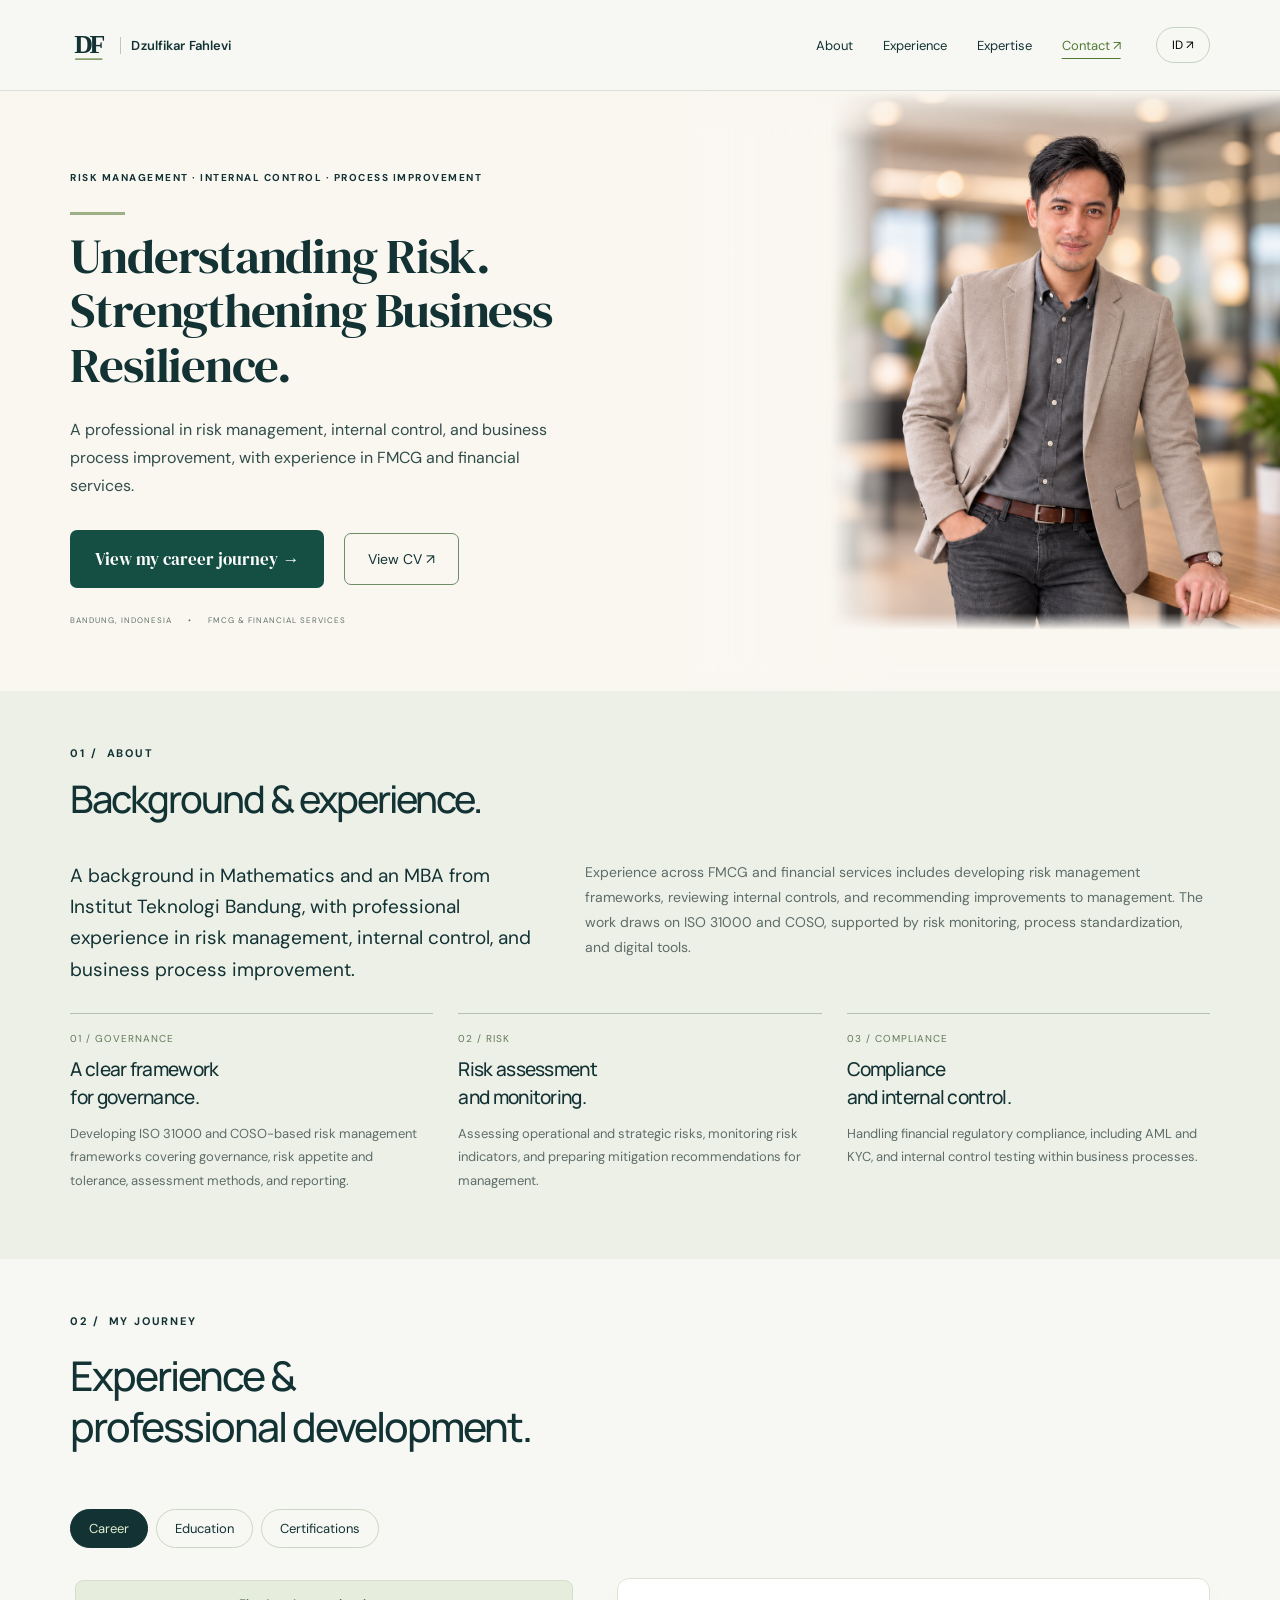
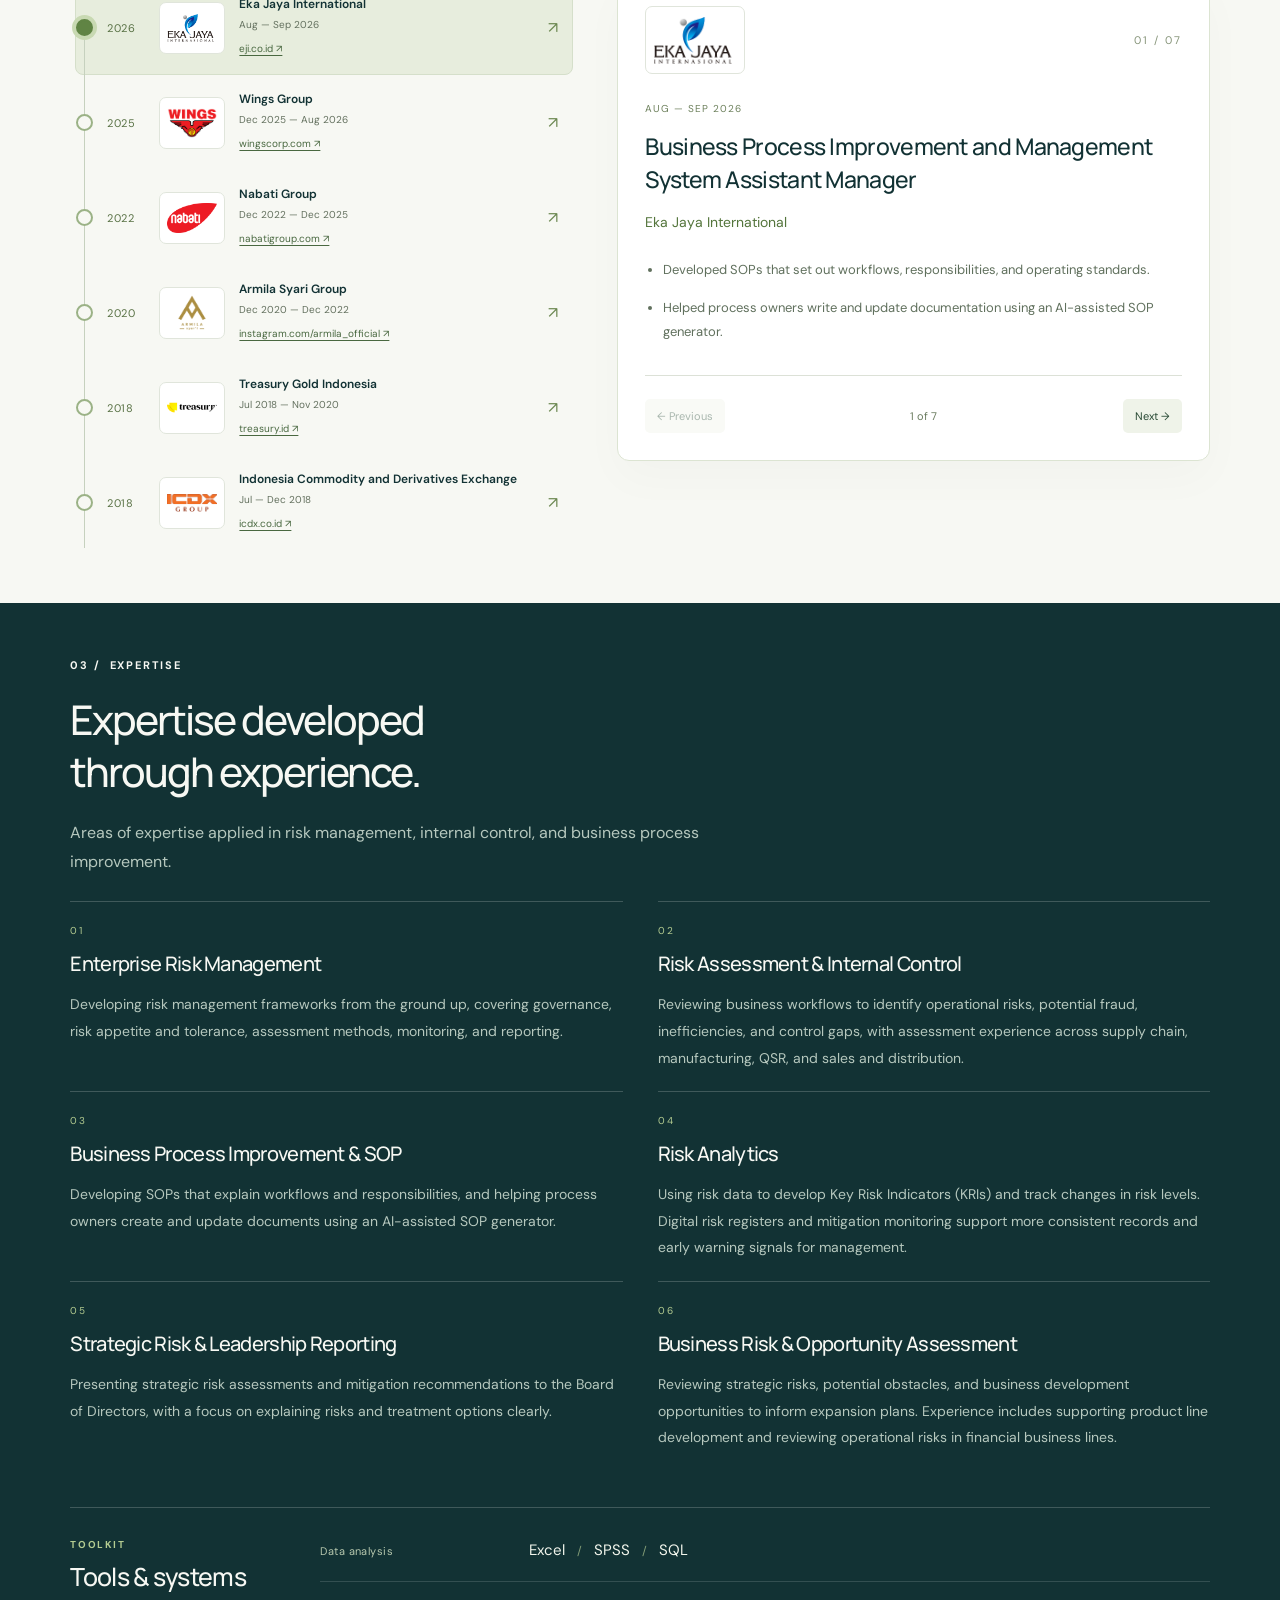
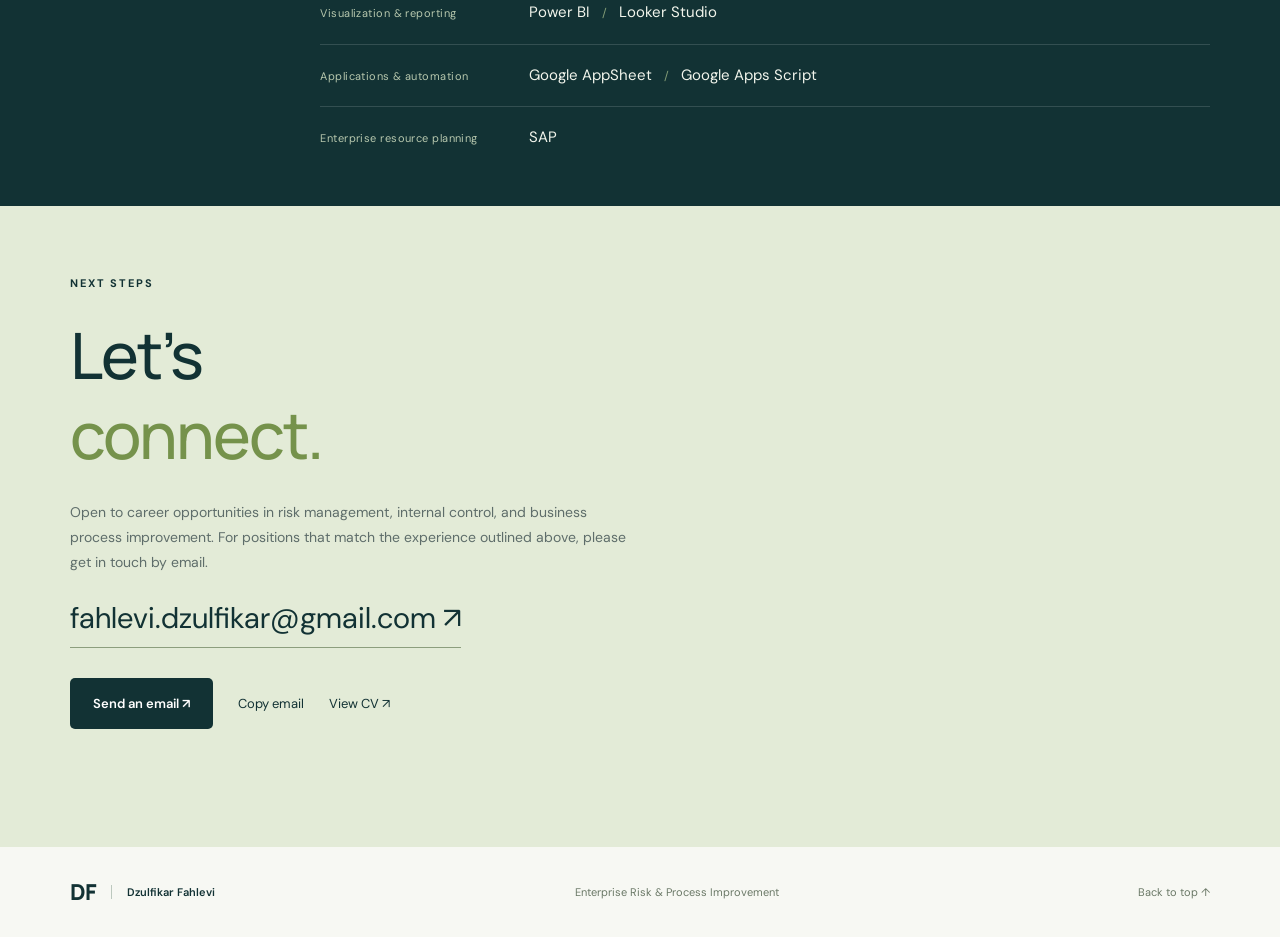
==== index.html @ 978b1e9b "Crop hero portrait near hand and simplify tools directory" ====
<!doctype html>
<html lang="en"><head><meta charset="utf-8"><meta name="viewport" content="width=device-width,initial-scale=1"><meta name="description" content="Meet Dzulfikar Fahlevi: risk management, internal control, and business process improvement experience across FMCG and financial services."><meta property="og:title" content="Dzulfikar Fahlevi | Enterprise Risk & Process Improvement"><meta property="og:description" content="Meet Dzulfikar Fahlevi: risk management, internal control, and process improvement experience across FMCG and financial services."><meta property="og:type" content="website"><meta property="og:url" content="https://avicennafahlevi.github.io/"><link rel="canonical" href="https://avicennafahlevi.github.io/"><meta property="og:image" content="https://avicennafahlevi.github.io/assets/dzulfikar-fahlevi.png"><link rel="icon" type="image/svg+xml" href="assets/df-favicon.svg?v=20261113b"><meta name="theme-color" content="#102e30"><title>Dzulfikar Fahlevi — Risk & Process Improvement</title><link rel="stylesheet" href="style.css?v=portrait-tools-20261113"><link rel="stylesheet" href="journey.css?v=portrait-tools-20261113"><link rel="stylesheet" href="compact.css?v=portrait-tools-20261113"><link rel="stylesheet" href="hero-soft.css?v=portrait-tools-20261113"><link rel="preload" as="image" href="assets/logos/eji.png"></head>
<body><a class="skip" href="#main">Skip to content</a><header><a class="brand" href="#" aria-label="Dzulfikar Fahlevi — home"><span class="brand-monogram" aria-hidden="true"><img src="assets/df-monogram.svg" alt="" width="40" height="40"></span><span class="brand-name">Dzulfikar Fahlevi</span></a><nav aria-label="Main navigation"><a href="#about" data-id="Profil" data-en="About">About</a><a href="#experience" data-id="Pengalaman" data-en="Experience">Experience</a><a href="#expertise" data-id="Keahlian" data-en="Expertise">Expertise</a><a href="#contact" data-id="Kontak ↗" data-en="Contact ↗">Contact ↗</a></nav><button id="language" aria-label="Ganti ke Bahasa Indonesia">ID ↗</button></header>
<main id="main"><section class="hero hero-soft"><div class="hero-copy"><div class="eyebrow">RISK MANAGEMENT · INTERNAL CONTROL · PROCESS IMPROVEMENT</div><h1 data-id="<span>Memahami Risiko.</span><span>Memperkuat Ketahanan Bisnis.</span>" data-en="<span>Understanding Risk.</span><span>Strengthening Business Resilience.</span>"><span>Understanding Risk.</span><span>Strengthening Business Resilience.</span></h1><p class="intro" data-id="Profesional di bidang manajemen risiko, kontrol internal, dan perbaikan proses bisnis, dengan pengalaman di industri FMCG dan jasa keuangan." data-en="A professional in risk management, internal control, and business process improvement, with experience in FMCG and financial services.">A professional in risk management, internal control, and business process improvement, with experience in FMCG and financial services.</p><div class="actions"><a class="button primary" href="#experience" data-id="Lihat perjalanan saya →" data-en="View my career journey →">View my career journey →</a><a class="download" data-document="cv" href="document.html?doc=cv" target="_blank" rel="noopener noreferrer" data-id="Lihat CV ↗" data-en="View CV ↗">View CV ↗</a></div><div class="location">BANDUNG, INDONESIA <span>•</span> FMCG & FINANCIAL SERVICES</div></div><div class="hero-visual"><img class="hero-office" src="assets/levi-office-v2.png" alt="Dzulfikar Fahlevi in an office" width="1086" height="1448" fetchpriority="high"></div></section>

<section id="about" class="section profile-compact"><div class="section-heading"><div><div class="eyebrow">01 / <span data-id="PROFIL" data-en="ABOUT">ABOUT</span></div><h2 data-id="Latar belakang & pengalaman." data-en="Background & experience.">Background & experience.</h2></div></div><div class="profile-summary"><p class="large" data-id="Latar belakang pendidikan Matematika dan MBA dari Institut Teknologi Bandung, dengan pengalaman profesional di bidang manajemen risiko, pengendalian internal, dan perbaikan proses bisnis." data-en="A background in Mathematics and an MBA from Institut Teknologi Bandung, with professional experience in risk management, internal control, and business process improvement.">A background in Mathematics and an MBA from Institut Teknologi Bandung, with professional experience in risk management, internal control, and business process improvement.</p><p data-id="Pengalaman di industri FMCG dan jasa keuangan mencakup pengembangan kerangka manajemen risiko, evaluasi pengendalian internal, serta rekomendasi perbaikan kepada manajemen. Pendekatan kerja mengacu pada ISO 31000 dan COSO, didukung pemantauan risiko, standardisasi proses, dan pemanfaatan sistem digital." data-en="Experience across FMCG and financial services includes developing risk management frameworks, reviewing internal controls, and recommending improvements to management. The work draws on ISO 31000 and COSO, supported by risk monitoring, process standardization, and digital tools.">Experience across FMCG and financial services includes developing risk management frameworks, reviewing internal controls, and recommending improvements to management. The work draws on ISO 31000 and COSO, supported by risk monitoring, process standardization, and digital tools.</p></div><div class="contributions"><article><span class="number">01 / GOVERNANCE</span><h3 data-id="Kerangka tata kelola<br>yang jelas." data-en="A clear framework<br>for governance.">A clear framework<br>for governance.</h3><p data-id="Menyusun kerangka pengelolaan risiko berbasis ISO 31000 dan COSO, mencakup tata kelola, risk appetite dan tolerance, metode asesmen, serta mekanisme pelaporan." data-en="Developing ISO 31000 and COSO-based risk management frameworks covering governance, risk appetite and tolerance, assessment methods, and reporting.">Developing ISO 31000 and COSO-based risk management frameworks covering governance, risk appetite and tolerance, assessment methods, and reporting.</p></article><article><span class="number">02 / RISK</span><h3 data-id="Asesmen dan<br>pemantauan risiko." data-en="Risk assessment<br>and monitoring.">Risk assessment<br>and monitoring.</h3><p data-id="Melakukan asesmen risiko operasional dan strategis, memantau indikator risiko, serta menyusun rekomendasi mitigasi untuk manajemen." data-en="Assessing operational and strategic risks, monitoring risk indicators, and preparing mitigation recommendations for management.">Assessing operational and strategic risks, monitoring risk indicators, and preparing mitigation recommendations for management.</p></article><article><span class="number">03 / COMPLIANCE</span><h3 data-id="Kepatuhan dan<br>pengendalian internal." data-en="Compliance<br>and internal control.">Compliance<br>and internal control.</h3><p data-id="Menangani kepatuhan terhadap regulasi keuangan, termasuk AML dan KYC, serta pengujian pengendalian internal (internal control testing) dalam proses bisnis." data-en="Handling financial regulatory compliance, including AML and KYC, and internal control testing within business processes.">Handling financial regulatory compliance, including AML and KYC, and internal control testing within business processes.</p></article></div></section>

<section id="experience" class="section experience"><div class="section-heading"><div><div class="eyebrow">02 / <span data-id="PERJALANAN SAYA" data-en="MY JOURNEY">MY JOURNEY</span></div><h2 data-id="Pengalaman &<br>pengembangan profesional." data-en="Experience &<br>professional development.">Experience &<br>professional development.</h2></div></div><div id="roles"></div></section>
<section id="expertise" class="section expertise"><div><div class="eyebrow">03 / <span data-id="KEAHLIAN" data-en="EXPERTISE">EXPERTISE</span></div><h2 data-id="Keahlian yang dibangun<br>lewat pengalaman." data-en="Expertise developed<br>through experience.">Expertise developed<br>through experience.</h2><p data-id="Area keahlian yang diterapkan dalam pengelolaan risiko, pengendalian internal, dan perbaikan proses bisnis." data-en="Areas of expertise applied in risk management, internal control, and business process improvement.">Areas of expertise applied in risk management, internal control, and business process improvement.</p></div><div id="skills"></div></section>

<section id="contact" class="contact"><div class="eyebrow" data-id="LANGKAH SELANJUTNYA" data-en="NEXT STEPS">NEXT STEPS</div><h2 data-id="Mari<br><em>berkenalan.</em>" data-en="Let’s<br><em>connect.</em>">Let’s<br><em>connect.</em></h2><p data-id="Terbuka untuk peluang karier di bidang risk management, internal control, dan business process improvement. Jika ada posisi yang sesuai dengan pengalaman di atas, mari terhubung melalui email." data-en="Open to career opportunities in risk management, internal control, and business process improvement. For positions that match the experience outlined above, please get in touch by email.">Open to career opportunities in risk management, internal control, and business process improvement. For positions that match the experience outlined above, please get in touch by email.</p><a class="email" href="mailto:fahlevi.dzulfikar@gmail.com">fahlevi.dzulfikar@gmail.com ↗</a><div class="actions"><a class="button light" href="mailto:fahlevi.dzulfikar@gmail.com" data-id="Kirim email ↗" data-en="Send an email ↗">Send an email ↗</a><button class="copy" id="copy" data-id="Salin email" data-en="Copy email">Copy email</button><a class="copy" data-document="cv" href="document.html?doc=cv" target="_blank" rel="noopener noreferrer" data-id="Lihat CV ↗" data-en="View CV ↗">View CV ↗</a></div><p id="status" role="status"></p></section></main><footer><a class="brand" href="#">DF<span>Dzulfikar Fahlevi</span></a><span>Enterprise Risk & Process Improvement</span><a href="#" data-id="Kembali ke atas ↑" data-en="Back to top ↑">Back to top ↑</a></footer><script src="app.js?v=portrait-tools-20261113"></script><script src="journey.js?v=portrait-tools-20261113"></script></body></html>
---- style.css ----
@import url('https://fonts.googleapis.com/css2?family=DM+Sans:wght@400;500;600;700&family=Manrope:wght@400;500;600;700;800&display=swap');
:root{--ink:#123234;--muted:#5e6d6a;--paper:#f7f8f3;--line:#dce1d7;--lime:#d5e9a2}*{box-sizing:border-box}html{scroll-behavior:smooth;scroll-padding-top:95px}body{margin:0;background:var(--paper);color:var(--ink);font:16px 'DM Sans',sans-serif}a{color:inherit;text-decoration:none}button{font:inherit;cursor:pointer}a,button,summary{-webkit-tap-highlight-color:transparent}a:focus-visible,button:focus-visible,summary:focus-visible{outline:3px solid #639355;outline-offset:6px}.skip{position:fixed;top:-100px;background:white;padding:15px;z-index:5}.skip:focus{top:0}header{padding:25px 5.5%;display:flex;align-items:center;gap:35px;border-bottom:1px solid var(--line);background:var(--paper);position:sticky;top:0;z-index:3}.brand{font:800 27px Manrope,sans-serif;display:flex;align-items:center;gap:15px;letter-spacing:-1px}.brand span{font:600 13px 'DM Sans',sans-serif;letter-spacing:0;border-left:1px solid #bcc8be;padding-left:15px}nav{margin-left:auto;display:flex;gap:30px;font-size:13px}nav a:hover{color:#68873c}#language{border:1px solid #c6d0c3;background:transparent;border-radius:30px;padding:9px 15px;font-size:12px}.hero{display:grid;grid-template-columns:1.2fr 1fr;gap:6%;padding:75px 5.5% 65px;align-items:center}.eyebrow{font-size:11px;letter-spacing:1.8px;font-weight:700;display:flex;align-items:center;gap:9px}.dot{width:7px;height:7px;border-radius:50%;background:#739f48}h1,h2,h3{font-family:Manrope,sans-serif;letter-spacing:-2px}h1{font-size:clamp(42px,5.2vw,79px);font-weight:500;line-height:1.12;margin:28px 0}em{font-style:normal;color:#75924b}.intro{font-size:17px;line-height:1.8;max-width:510px;color:var(--muted)}.actions{display:flex;gap:25px;align-items:center;flex-wrap:wrap;margin-top:30px}.button{display:inline-block;padding:17px 23px;border-radius:5px;font-size:13px;font-weight:600}.primary{background:var(--ink);color:white}.primary:hover{background:#28534a}.download{font-size:13px;border-bottom:1px solid #7a8d77;padding:8px 0}.location{font-size:9px;letter-spacing:1.2px;margin-top:45px;color:#687567}.location span{margin:0 13px}.hero-art{height:490px;background:#173c3b;position:relative;overflow:hidden;border-radius:3px;color:#d5e6c8;background-image:radial-gradient(#71938130 1px,transparent 1px);background-size:19px 19px}.art-top{position:absolute;top:26px;left:25px;right:25px;font-size:9px;letter-spacing:1px;display:flex;justify-content:space-between}.orbit{position:absolute;left:50%;top:47%;width:290px;height:290px;border:1px solid #9cbe8950;border-radius:50%;transform:translate(-50%,-50%)}.two{width:350px;height:210px;transform:translate(-50%,-50%) rotate(55deg)}.three{width:350px;height:210px;transform:translate(-50%,-50%) rotate(-55deg)}.core{position:absolute;top:37%;left:0;right:0;text-align:center;font:500 75px Manrope;letter-spacing:-6px}.core span{display:block;font:8px 'DM Sans';letter-spacing:2px;margin-top:5px}.art-label{position:absolute;background:#254a43;border:1px solid #809c6655;padding:12px;font-size:9px;color:#a4ba93;letter-spacing:1px}.art-label b{color:#e2ebcd;margin-left:12px;font-weight:500}.label-a{top:20%;left:12%}.label-b{top:51%;right:5%}.label-c{bottom:21%;left:9%}.art-bottom{position:absolute;bottom:25px;left:25px;right:25px;font-size:9px;line-height:1.8;letter-spacing:1px}.art-bottom span{float:right;font-size:35px}.credential-strip{padding:25px 5.5%;display:flex;justify-content:space-between;border-block:1px solid var(--line);font-size:12px;color:var(--muted);letter-spacing:1px}.section{padding:85px 5.5%;scroll-margin-top:10px}h2{font-size:clamp(30px,3.2vw,46px);line-height:1.25;font-weight:500;margin:22px 0}p{line-height:1.8;color:var(--muted)}.about{display:grid;grid-template-columns:1fr 1fr;gap:8%}.large{font-size:22px;line-height:1.6;color:var(--ink);margin-top:0}.focus{background:#edf0e7}.section-heading{display:flex;justify-content:space-between;align-items:end;gap:35px;margin-bottom:35px}.section-heading p{max-width:290px;font-size:14px}.contributions{display:grid;grid-template-columns:repeat(3,1fr);gap:35px}.contributions article{border-top:1px solid #b5c2ae;padding-top:25px;display:flex;flex-direction:column}.number{font-size:10px;letter-spacing:1px;color:#637a58}h3{font-size:23px;letter-spacing:-.7px;line-height:1.5;font-weight:500}.contributions p{font-size:14px;margin-top:0}.contributions small{font-size:9px;letter-spacing:1.4px;margin-top:auto;padding-top:20px}.role{border-top:1px solid var(--line)}.role:last-child{border-bottom:1px solid var(--line)}summary{cursor:pointer;list-style:none;display:grid;grid-template-columns:170px 1fr 30px;gap:25px;padding:28px 0;align-items:start}summary::-webkit-details-marker{display:none}summary time{font-size:12px;color:#71806c;padding-top:6px}.role h3{margin:0;font-size:20px}.company{display:block;color:#62765a;font-size:13px;margin-top:7px}.plus{font-size:25px;font-weight:400}.role[open] .plus{transform:rotate(45deg)}.role ul{margin:0 40px 30px 195px;padding-left:17px;color:var(--muted);font-size:14px;line-height:1.9}.role li{padding-bottom:8px}.expertise{background:var(--ink);color:var(--paper);display:grid;grid-template-columns:1fr 1fr;gap:8%}.expertise p{color:#b6c8be}.skill{padding:19px 0;border-bottom:1px solid #ffffff22;display:flex;align-items:center;justify-content:space-between;gap:20px;font-size:14px}.skill span{color:#c5dda3;font-size:10px;letter-spacing:.6px;white-space:nowrap}.education{display:grid;grid-template-columns:1fr 1fr;gap:8%}.degree{margin-top:35px}.degree span,.cert small{font-size:11px;color:#6b7d60}.degree h3{font-size:20px;margin:8px 0}.degree p{font-size:13px;margin:0}.cert{padding:22px 0;border-bottom:1px solid var(--line)}.cert h3{font-size:16px;letter-spacing:-.3px;margin:7px 0}.cert p{font-size:12px;margin:0}.note{font-size:11px}.languages{font-size:12px;margin-top:30px}.languages b{font-weight:400;color:#809369;margin-left:6px}.languages span{margin:0 12px}.contact{background:#e3ebd7;padding:70px 5.5%}.contact h2{font-size:clamp(40px,5vw,72px);margin:25px 0}.contact p{max-width:560px;font-size:14px}.email{display:inline-block;font-size:clamp(17px,2.3vw,30px);border-bottom:1px solid #8c9e7d;padding:10px 0;word-break:break-word}.light{background:var(--ink);color:white}.copy{background:none;border:0;font-size:13px;color:var(--ink);padding:8px 0}#status{min-height:20px}footer{padding:30px 5.5%;display:flex;align-items:center;justify-content:space-between;gap:20px}footer>span,footer>a:last-child{font-size:11px;color:#6a7866}footer .brand{font-size:22px}footer .brand span{font-size:11px}@media(min-width:1500px){body{max-width:1600px;margin:auto}}@media(max-width:850px){header{gap:15px;padding:18px 5%}.brand span{display:none}nav{gap:15px;font-size:11px}.hero{gap:25px;padding-top:45px}.hero-art{height:410px}.orbit{width:220px;height:220px}.two,.three{width:270px;height:170px}.core{font-size:60px}.art-label{font-size:8px;padding:9px}.label-b{right:3%}.contributions{gap:20px}summary{grid-template-columns:135px 1fr 20px}.role ul{margin-left:160px}}@media(max-width:620px){nav a:first-child,nav a:nth-child(3){display:none}header .brand{font-size:25px}.hero{grid-template-columns:1fr;padding:40px 6%}.hero h1{font-size:48px}.hero-art{height:360px;margin-top:10px}.intro{font-size:16px}.location{font-size:8px;letter-spacing:.6px}.credential-strip{display:grid;grid-template-columns:1fr 1fr;gap:20px;font-size:10px}.section{padding:55px 6%}.about,.expertise,.education{grid-template-columns:1fr;gap:25px}.large{font-size:20px}.section-heading{display:block;margin-bottom:25px}.contributions{grid-template-columns:1fr;gap:35px}.contributions h3{margin:15px 0}.contributions small{padding-top:5px}summary{grid-template-columns:1fr 20px;gap:8px;padding:24px 0}summary time{grid-column:1/-1}.role h3{font-size:18px}.role ul{margin:0 20px 25px 0}.education>div:last-child{margin-top:25px}.contact{padding:55px 6%}.contact h2{font-size:45px}footer{flex-wrap:wrap}footer>span{display:none}}@media(prefers-reduced-motion:reduce){html{scroll-behavior:auto}}
---- journey.css ----
.reading-progress{position:fixed;left:0;top:0;height:3px;background:#8fae57;z-index:10;width:0}nav a[aria-current]{color:#527a35;text-decoration:underline;text-underline-offset:8px}.journey-controls{margin-bottom:30px}.journey-controls>p{font-size:12px;margin-bottom:0}.journey-tabs{display:flex;gap:8px;flex-wrap:wrap}.journey-tabs button{border:1px solid #cbd5c5;border-radius:30px;background:transparent;color:var(--ink);padding:12px 22px;font-size:13px;transition:background .2s}.journey-tabs button[aria-pressed=true]{background:var(--ink);border-color:var(--ink);color:#e1edcd}.journey-layout{display:grid;grid-template-columns:1fr 1.15fr;gap:55px;align-items:start}.milestone-rail{position:relative;max-height:680px;overflow:auto;padding:2px 12px 2px 5px;scrollbar-width:thin}.milestone-rail:before{content:'';position:absolute;left:13px;top:20px;bottom:30px;width:1px;background:#c6d1be}.milestone{position:relative;display:flex;align-items:center;gap:14px;width:100%;background:transparent;text-align:left;border:1px solid transparent;border-radius:8px;padding:19px 14px 19px 0;color:var(--ink);min-height:115px;transition:background .2s}.milestone:hover{background:#eaf0df}.milestone.selected{background:#e7eddd;border-color:#d5dfca}.rail-dot{position:relative;flex:0 0 17px;width:17px;height:17px;background:var(--paper);border:2px solid #9bb286;border-radius:50%;z-index:1}.selected .rail-dot{background:#608444;box-shadow:0 0 0 4px #c8d9b2;border-color:#608444}.rail-year{font-size:11px;letter-spacing:.5px;color:#597245}.company-mark{width:62px;height:58px;border-radius:7px;background:white;display:inline-flex;align-items:center;justify-content:center;flex-shrink:0;color:var(--mark);font:800 17px Manrope,sans-serif;border:1px solid #e0e5db;padding:8px;letter-spacing:-.6px;overflow:hidden}.company-mark img{width:100%;height:100%;object-fit:contain}.milestone-text{display:flex;flex-direction:column;gap:5px}.milestone-text b{font-size:12px;font-weight:600;line-height:1.5}.milestone-text small{font-size:10px;color:#63705e}.milestone-text>span{font-size:9px;letter-spacing:1px;text-transform:uppercase;color:#758b65}.rail-arrow{margin-left:auto;color:#6b8750}.journey-detail{background:white;border:1px solid #dce4d2;border-radius:12px;padding:35px;position:sticky;top:115px;min-height:430px;box-shadow:0 18px 45px #173c3b06;animation:detail-in .25s ease}.detail-top{display:flex;justify-content:space-between;align-items:center}.detail-top .company-mark{width:90px;height:70px}.detail-count{font-size:11px;letter-spacing:2px;color:#87957a}.detail-category{font-size:10px;letter-spacing:1px;text-transform:uppercase;color:#6d805c;margin-top:28px}.journey-detail h3{font-size:27px;line-height:1.4;margin:15px 0}.detail-org{font-size:14px;margin:0 0 23px;color:#54753c}.journey-detail ul{font-size:14px;color:#60705d;line-height:1.9;padding-left:18px}.journey-detail li{margin-bottom:13px}.org-source{font-size:11px;color:#5d7b48;border-bottom:1px solid #cad6bd}.journey-pager{border-top:1px solid var(--line);padding-top:23px;margin-top:30px;display:flex;justify-content:space-between;align-items:center;gap:10px;font-size:11px;color:#6b7c60}.journey-pager button{border:0;background:#eff3e9;border-radius:5px;color:#294a35;padding:10px 12px;font-size:11px}.journey-pager button:disabled{opacity:.4;cursor:default}.education-milestone{position:relative;border-left:1px solid #bbcba9;padding:0 0 30px 25px;margin-top:0}.education-milestone:before{position:absolute;content:'';width:11px;height:11px;background:#719353;border:4px solid var(--paper);box-sizing:content-box;left:-10px;top:20px;border-radius:50%}.education-milestone .company-mark{float:right;margin-left:12px}.education h2{margin-bottom:35px}.education-milestone>span:not(.company-mark){display:block;padding-top:8px}.profile-frame{position:relative;background:linear-gradient(135deg,#244946,#112f31);height:490px;border-radius:150px 150px 8px 8px;padding:35px;display:flex;flex-direction:column;justify-content:space-between;overflow:hidden}.profile-frame:before{content:'';position:absolute;width:370px;height:370px;left:50%;top:46%;transform:translate(-50%,-50%);border:1px solid #93b47550;border-radius:50%}.profile-frame:after{content:'';position:absolute;width:290px;height:290px;left:50%;top:46%;transform:translate(-50%,-50%);border:1px solid #93b47530;border-radius:50%}.profile-monogram{position:relative;z-index:1;display:flex;flex-direction:column;align-items:center;justify-content:center;flex:1;color:#d5e9a2;font:500 110px Manrope;letter-spacing:-8px}.profile-monogram small{font:10px 'DM Sans';letter-spacing:2px;margin-top:10px;color:#a9c39f}.profile-caption{position:relative;z-index:1;padding-top:18px;border-top:1px solid #a8c38e44;color:#d7e5cb;display:flex;justify-content:space-between;gap:20px;font-size:11px;line-height:1.8}.profile-caption b{font-size:17px;font-weight:500}.profile-caption>span:last-child{color:#b0c69b;font-size:25px;align-self:center}.profile-top{text-align:center;color:#afc19c;font-size:9px;letter-spacing:2px;margin-top:10px}.photo-note{font-size:10px;color:#687b5b;margin:12px 0 0;text-align:right}@keyframes detail-in{from{opacity:.4;transform:translateY(5px)}to{opacity:1;transform:none}}@media(max-width:1000px){.journey-layout{gap:25px;grid-template-columns:1fr 1.1fr}.milestone{gap:8px}.company-mark{width:48px;height:48px}.journey-detail{padding:25px}.rail-year{font-size:10px}.profile-frame{height:410px}}@media(max-width:700px){.journey-layout{grid-template-columns:1fr;gap:22px}.milestone-rail{display:flex;overflow-x:auto;overflow-y:hidden;max-height:none;gap:10px;padding:6px 0 17px;scroll-snap-type:x proximity}.milestone-rail:before{top:auto;bottom:7px;left:0;right:0;width:auto;height:1px}.milestone{width:220px;flex-shrink:0;flex-wrap:wrap;gap:9px;padding:14px;min-height:143px;align-content:start;scroll-snap-align:start;border-color:var(--line)}.rail-dot{display:none}.rail-year{order:0;width:100%;font-size:11px}.milestone .company-mark{width:38px;height:38px}.milestone-text{width:calc(100% - 50px)}.milestone-text b{font-size:11px}.rail-arrow{display:none}.journey-detail{position:static;min-height:0;padding:25px}.journey-detail h3{font-size:23px}.journey-tabs{gap:6px}.journey-tabs button{padding:10px 14px;font-size:12px}.journey-pager button span{display:none}.profile-frame{height:360px;width:100%;border-radius:110px 110px 8px 8px}.profile-monogram{font-size:95px}.photo-note{text-align:center}.hero>div:last-child{min-width:0}}@media(prefers-reduced-motion:reduce){.journey-detail{animation:none}.milestone,.journey-tabs button{transition:none}}
.profile-frame{padding:0;border-radius:120px 120px 8px 8px;background:#173c3b}.profile-frame:before,.profile-frame:after,.profile-top{display:none}.profile-photo{width:100%;height:100%;object-fit:cover;object-position:50% 30%;display:block}.profile-caption{position:absolute;bottom:0;left:0;right:0;padding:50px 25px 22px;background:linear-gradient(transparent,#102c2ef2);border:0;color:white}.profile-caption>span:last-child{color:#d5e9a2}.company-mark:has(img[src*="treasury"]){background:#153d3d}.company-mark img[src*="itb"]{object-fit:cover;object-position:left}.profile-frame .profile-photo{position:absolute;inset:0}@media(max-width:700px){.profile-frame{height:440px;border-radius:90px 90px 8px 8px}.profile-photo{object-position:50% 25%}}
.profile-frame{padding:0;border-radius:120px 120px 8px 8px;background:#173c3b}.profile-frame:before,.profile-frame:after,.profile-top{display:none}.profile-frame .profile-photo{position:absolute;inset:0;width:100%;height:100%;object-fit:cover;object-position:50% 30%;display:block}.profile-caption{position:absolute;bottom:0;left:0;right:0;padding:50px 25px 22px;background:linear-gradient(transparent,#102c2ef2);border:0;color:white}.profile-caption>span:last-child{color:#d5e9a2}.company-mark:has(img[src*="treasury"]){background:#153d3d}.company-mark img[src*="itb"]{object-fit:cover;object-position:left}@media(max-width:700px){.profile-frame{height:440px;border-radius:90px 90px 8px 8px}.profile-frame .profile-photo{object-position:50% 25%}}

.company-mark:has(img[src*="treasury"]){background:white}.company-mark:has(img[src*="treasury"]){width:85px}.detail-top .company-mark:has(img[src*="treasury"]){width:125px}
.company-mark img[src*="armila"]{transform:scale(1.65)}

.hero .eyebrow{line-height:1.8;max-width:550px;font-size:10px;letter-spacing:1.2px}.education-thesis-link{display:block;max-width:440px;margin-top:12px;color:#55743e;font-size:12px;line-height:1.8;text-decoration:underline;text-underline-offset:3px}

.expertise{display:block}.expertise>div:first-child{max-width:680px;margin-bottom:35px}.capability-grid{display:grid;grid-template-columns:repeat(2,minmax(0,1fr));gap:0 35px}.capability{border-top:1px solid #ffffff30;padding:26px 0 28px;display:flex;flex-direction:column;align-items:start}.capability-number{color:#b4cc91;font-size:10px;letter-spacing:2px}.capability h3{font-size:22px;line-height:1.4;margin:13px 0}.capability p{font-size:14px;line-height:1.9;margin:0 0 20px}.capability-evidence{display:flex;flex-wrap:wrap;gap:8px 18px;margin-top:auto}.capability-evidence a{font-size:11px;color:#d3e6b2;border-bottom:1px solid #a9c78266;padding-bottom:4px}.capability-evidence a:hover{color:white}.tools-used{border-top:1px solid #ffffff30;padding-top:26px;margin-top:10px}.tools-used>h3{font-size:19px;margin:0 0 22px}.tool-groups{display:grid;grid-template-columns:repeat(4,minmax(0,1fr));gap:25px}.tool-groups span{font-size:10px;text-transform:uppercase;letter-spacing:1px;color:#afc991}.tool-groups p{font-size:13px;margin:9px 0 0}.certificate-link{display:inline-block;color:#4b6f39;font-size:12px;text-decoration:underline;text-underline-offset:4px;margin:12px 0 2px;line-height:1.7}.certificate-type{font-size:11px!important;margin-top:7px!important}.journey-detail>.certificate-link{margin-bottom:12px}@media(max-width:620px){.capability-grid{grid-template-columns:1fr}.tool-groups{grid-template-columns:1fr 1fr;gap:22px 16px}.capability h3{font-size:20px}}
@media(max-width:700px){.certificate-link,.capability-evidence a{display:inline-flex;align-items:center;min-height:44px;padding:8px 0;line-height:1.6}.capability-evidence{gap:6px 20px}.certificate-link{margin-top:8px;margin-bottom:2px}}
/* Proportional portrait and complete navigation on narrow screens. */
.hero{grid-template-columns:minmax(0,1.25fr) minmax(0,.8fr)}.profile-frame{width:100%;max-width:360px;height:420px;margin-inline:auto;border-radius:95px 95px 8px 8px}.profile-frame .profile-photo{object-position:50% 24%}.profile-caption{padding:45px 22px 18px}.profile-caption b{font-size:16px}@media(max-width:850px){.profile-frame{max-width:300px;height:370px;border-radius:75px 75px 8px 8px}}@media(max-width:620px){.hero{grid-template-columns:1fr}.profile-frame{max-width:290px;height:330px}.profile-frame .profile-photo{object-position:50% 22%}header{flex-wrap:wrap;padding:10px 5%;gap:3px 12px}header #language{margin-left:auto}header nav{order:3;width:100%;margin:3px 0 0;justify-content:space-between;gap:8px}header nav a:nth-child(n){display:inline-flex;align-items:center;min-height:36px;font-size:12px}html{scroll-padding-top:125px}.section{scroll-margin-top:0}}
---- compact.css ----
/* Compact profile, journey and portrait. */
.hero{grid-template-columns:minmax(0,1.6fr) minmax(0,.65fr);padding-top:45px;padding-bottom:40px;gap:5%}.hero h1{font-size:clamp(38px,4.3vw,64px);margin:20px 0;line-height:1.12}.intro{font-size:16px}.location{margin-top:25px}.profile-frame{max-width:250px;height:290px;border-radius:58px 58px 8px 8px}.profile-frame .profile-photo{object-position:50% 21%}.profile-caption{padding:30px 15px 13px;font-size:9px}.profile-caption b{font-size:14px}.profile-caption>span:last-child{display:none}.section{padding-top:55px;padding-bottom:55px}.profile-compact{background:#edf0e7}.profile-compact .section-heading{margin-bottom:22px}.profile-compact h2{font-size:clamp(28px,3vw,38px);margin:15px 0}.profile-summary{display:grid;grid-template-columns:1fr 1.3fr;gap:35px;margin-bottom:28px}.profile-summary p{font-size:14px;margin:0}.profile-summary .large{font-size:19px;line-height:1.65}.profile-compact .contributions{gap:25px}.profile-compact .contributions article{padding-top:18px}.profile-compact .contributions h3{font-size:19px;margin:10px 0;line-height:1.5}.profile-compact .contributions p{font-size:13px;margin-bottom:12px}.profile-compact .contributions small{padding-top:4px}.journey-layout{gap:32px}.journey-detail{min-height:0;padding:27px;top:110px}.milestone{min-height:94px;padding-top:14px;padding-bottom:14px}.milestone-rail{max-height:570px}.company-mark{width:66px;height:52px;min-width:66px;padding:7px;overflow:hidden}.company-mark img{display:block!important;visibility:visible!important;opacity:1!important;width:100%;height:100%;object-fit:contain;flex-shrink:0}.detail-top .company-mark{width:100px;height:68px}.capability{padding-top:22px;padding-bottom:20px}.capability p{margin-bottom:0}.capability h3{font-size:20px}.expertise>div:first-child{margin-bottom:25px}.journey-detail h3{font-size:23px}.journey-detail ul{font-size:13px}.journey-tabs button{padding:10px 18px}@media(max-width:700px){.profile-summary{grid-template-columns:1fr;gap:14px}.hero{gap:24px}.company-mark{min-width:0}.milestone{min-height:137px}.journey-detail{padding:23px}.journey-layout{gap:20px}.profile-compact .contributions{gap:22px}.profile-compact .contributions h3{font-size:18px}.journey-tabs button{padding:10px 13px}.section{padding-top:38px;padding-bottom:38px}}@media(max-width:620px){.hero{grid-template-columns:1fr;padding-top:30px;padding-bottom:30px}.hero h1{font-size:40px}.profile-frame{max-width:210px;height:240px;border-radius:45px 45px 8px 8px}.profile-caption{padding:25px 13px 10px;font-size:8px}.profile-caption b{font-size:13px}.profile-compact .contributions{grid-template-columns:1fr}.hero .actions{margin-top:20px}.hero .location{margin-top:22px}.credential-strip{padding-block:18px}.company-mark img[src*="itb"]{object-fit:cover;object-position:left}}
.company-mark img[src*="itb-emblem"]{object-fit:contain!important;object-position:center!important;transform:none;aspect-ratio:1/1}.company-mark:has(img[src*="itb-emblem"]){width:56px;height:56px;min-width:56px;padding:7px}.detail-top .company-mark:has(img[src*="itb-emblem"]){width:76px;height:76px;min-width:76px;padding:9px}.company-mark:has(img[src*="ticmi"]),.company-mark:has(img[src*="upskillz"]),.company-mark:has(img[src*="erma"]),.company-mark:has(img[src*="qwp"]){background:#fff}.detail-top .company-mark:has(img[src*="ticmi"]),.detail-top .company-mark:has(img[src*="upskillz"]),.detail-top .company-mark:has(img[src*="erma"]),.detail-top .company-mark:has(img[src*="qwp"]){width:112px;height:70px;padding:9px}@media(max-width:700px){.milestone .company-mark:has(img[src*="itb-emblem"]){width:40px;height:40px;min-width:40px;padding:4px}}

.journey-description{font-size:14px;line-height:1.9;color:var(--muted);margin:0 0 22px}.education-links{margin:0 0 20px;line-height:1.8}.detail-top .company-mark:has(img[src*="itb-emblem"]){width:56px;height:56px;min-width:56px;padding:7px}.company-mark img[src*="itb-emblem"]{object-fit:contain!important;object-position:center!important}@media(max-width:700px){.detail-top .company-mark:has(img[src*="itb-emblem"]),.milestone .company-mark:has(img[src*="itb-emblem"]){width:40px;height:40px;min-width:40px;padding:4px}.journey-description{font-size:13px}}

.company-mark.itb-mark,.detail-top .company-mark.itb-mark,.milestone .company-mark.itb-mark{box-sizing:border-box!important;width:56px!important;height:56px!important;min-width:56px!important;max-width:56px!important;flex:0 0 56px!important;padding:6px!important;display:grid!important;place-items:center!important;margin:0!important}.company-mark.itb-mark img{width:42px!important;height:42px!important;min-width:42px!important;max-width:42px!important;aspect-ratio:1!important;object-fit:contain!important;object-position:center!important;transform:none!important;margin:0!important}@media(min-width:701px){.milestone .rail-year{width:38px;flex:0 0 38px;font-variant-numeric:tabular-nums}}@media(max-width:700px){.company-mark.itb-mark,.detail-top .company-mark.itb-mark,.milestone .company-mark.itb-mark{width:40px!important;height:40px!important;min-width:40px!important;max-width:40px!important;flex-basis:40px!important;padding:4px!important}.company-mark.itb-mark img{width:30px!important;height:30px!important;min-width:30px!important;max-width:30px!important}}

/* Connect each timeline item so the line spans the entire scrollable rail. */
.milestone-rail:before{display:none}
@media(min-width:701px){
 .milestone:before{content:'';position:absolute;left:8px;top:-1px;bottom:-1px;width:1px;background:#c6d1be;pointer-events:none}
 .milestone:first-child:before{top:50%}
 .milestone:last-child:before{bottom:50%}
}
@media(max-width:700px){
 .milestone:before{content:'';position:absolute;left:-1px;right:-11px;bottom:-12px;top:auto;height:1px;background:#c6d1be;pointer-events:none}
 .milestone:last-child:before{right:0}
}

/* Selection and external links are separate controls, never nested buttons. */
.milestone-select{position:absolute;inset:0 0 28px;z-index:0;border:0;background:transparent;border-radius:inherit;cursor:pointer}
.milestone .rail-year,.milestone .company-mark,.milestone-text,.milestone .rail-arrow{position:relative;z-index:1;pointer-events:none}
.milestone-text .milestone-site{pointer-events:auto;font-size:10px;letter-spacing:0;text-transform:none;color:#496840;line-height:1.5;min-height:24px;display:inline-flex;align-items:center;text-decoration:underline;text-underline-offset:3px;overflow-wrap:anywhere}
.milestone-site:hover{color:#123234}
@media(max-width:700px){.milestone-text .milestone-site{min-height:44px;font-size:10px}.milestone{min-height:158px}.milestone-select{bottom:52px}}

/* Shared logo columns keep Treasury and every other organization aligned. */
.milestone .company-mark:not(.itb-mark){box-sizing:border-box!important;width:66px!important;min-width:66px!important;max-width:66px!important;flex:0 0 66px!important;height:52px!important;padding:7px!important;background:#fff}
.detail-top .company-mark:not(.itb-mark){box-sizing:border-box!important;width:100px!important;min-width:100px!important;max-width:100px!important;flex:0 0 100px!important;height:68px!important;padding:7px!important;background:#fff}
.company-mark img{object-fit:contain!important;object-position:center!important;transform:none!important}
.milestone-text{flex:1;min-width:0}
@media(max-width:700px){.milestone .company-mark:not(.itb-mark){width:40px!important;min-width:40px!important;max-width:40px!important;flex-basis:40px!important;height:40px!important;padding:4px!important}}
.company-mark img[src*="armila-transparent"]{transform:scale(1.65)!important}

/* The card selects an entry; only the visible organization URL opens a website. */
.milestone{cursor:pointer}
.milestone-select{inset:0 0 42px}
.milestone-text .milestone-site{align-self:flex-start;width:fit-content;max-width:100%;position:relative;z-index:2}
.tools-used{display:grid;grid-template-columns:210px minmax(0,1fr);gap:40px;margin-top:36px;padding-top:30px;border-top:1px solid #ffffff30}
.tools-heading .eyebrow{font-size:10px;letter-spacing:.16em;color:#b4cc91}
.tools-used .tools-heading h3{font-size:25px;font-weight:500;line-height:1.3;margin:10px 0 0}
.tool-directory{margin:0;min-width:0}
.tool-row{display:grid;grid-template-columns:185px minmax(0,1fr);gap:24px;padding:18px 0;border-bottom:1px solid #ffffff24;align-items:baseline}
.tool-row:first-child{padding-top:0}
.tool-row:last-child{border-bottom:0;padding-bottom:0}
.tool-row dt{font-size:11px;line-height:1.7;letter-spacing:.04em;color:#b7c8ae}
.tool-row dd{margin:0;display:flex;flex-wrap:wrap;gap:6px 0;align-items:baseline;font-size:15px;line-height:1.7;color:#f2f5ec}
.tool-row dd span{white-space:nowrap}
.tool-row dd span:not(:last-child):after{content:' / ';display:inline-block;padding:0 12px;color:#829c76;font-size:12px}
@media(max-width:1000px){.tools-used{grid-template-columns:170px minmax(0,1fr);gap:25px}.tool-row{grid-template-columns:145px minmax(0,1fr);gap:20px}}
@media(max-width:700px){.milestone-select{inset:0 0 58px}.tools-used{grid-template-columns:1fr;gap:26px;margin-top:28px;padding-top:26px}.tools-used .tools-heading h3{font-size:23px}.tool-row{grid-template-columns:1fr;gap:6px;padding:16px 0}.tool-row dt{font-size:10px}.tool-row dd{font-size:14px}}
---- hero-soft.css ----
@import url('https://fonts.googleapis.com/css2?family=DM+Serif+Display&display=swap');

/* Approved soft-focus hero. All other page sections retain their original UI. */
header .brand{gap:10px;letter-spacing:0}
header .brand .brand-name{display:inline-block;font-size:13px;padding-left:10px;letter-spacing:.01em}
header .brand .brand-monogram{display:grid;place-items:center;width:40px;height:40px;flex:0 0 40px;padding:0;border:0;font:800 25px Manrope,sans-serif;letter-spacing:-1.5px;color:var(--ink)}
header .brand .brand-monogram img{display:block;width:100%;height:100%;object-fit:contain}
.hero.hero-soft{position:relative;display:block;isolation:isolate;overflow:hidden;min-height:600px;background:#faf7f1;padding:78px 5.5% 62px}
.hero-soft .hero-copy{position:relative;z-index:2;width:68%;max-width:850px}
.hero-soft .eyebrow{font-size:10px;letter-spacing:1.5px;line-height:1.7;max-width:670px;align-items:center}
.hero-soft .eyebrow:after{content:'';display:block;position:absolute;top:43px;width:55px;height:3px;background:#9eaf86}
.hero-soft h1{font-family:'DM Serif Display',Georgia,serif;font-size:clamp(36px,3.8vw,58px);font-weight:400;line-height:1.12;letter-spacing:-.025em;margin:43px 0 24px;color:#123234;max-width:660px}
.hero-soft h1 span{display:block;white-space:normal}
.hero-soft .intro{font-size:16px;line-height:1.75;max-width:490px;color:#314d4b;margin-bottom:0}
.hero-soft .actions{margin-top:30px;gap:20px}
.hero-soft .primary{background:#154f43;padding:17px 25px;font-family:'DM Serif Display',Georgia,serif;font-size:17px;font-weight:400;border-radius:7px}
.hero-soft .primary:hover{background:#103d34}
.hero-soft .download{border:1px solid #6f8c69;padding:16px 23px;border-radius:7px;font-size:14px}
.hero-soft .download:hover{background:#e9eee1}
.hero-soft .location{font-size:8px;letter-spacing:1px;margin-top:27px;color:#627365}
.hero-soft .hero-visual{position:absolute;z-index:0;inset:0 0 0 auto;width:46%;min-width:0;pointer-events:none;mask-image:linear-gradient(180deg,transparent,#000 7%,#000 96%,transparent)}
.hero-soft .hero-office{display:block;width:auto;max-width:100%;height:100%;margin-left:auto;margin-right:0;object-fit:contain;object-position:50% 50%;clip-path:inset(0 0 10.2% 0);mask-image:linear-gradient(90deg,transparent,#000 14%,#000 100%),linear-gradient(180deg,#000 0%,#000 87%,transparent 89.8%);mask-composite:intersect}
.hero-soft .hero-visual:after{content:'';position:absolute;inset:0;background:linear-gradient(90deg,#faf7f1 0%,#faf7f1b3 10%,transparent 35%),linear-gradient(0deg,#faf7f1,transparent 5%)}
.hero-soft .hero-signature{position:absolute;z-index:2;right:4%;bottom:46px;max-width:290px;padding:15px 21px;border:1px solid #d9e6d475;border-radius:12px;background:#284b3cb3;backdrop-filter:blur(12px);color:#fff;box-shadow:0 10px 35px #17352a12}
.hero-signature b{font-family:'DM Serif Display',Georgia,serif;font-size:23px;font-weight:400;letter-spacing:0}
.hero-signature small{display:block;font-size:11px;letter-spacing:.7px;margin-top:4px;color:#eef4e9}
html[lang="en"] .hero-soft h1 span{white-space:normal}
@media(min-width:1500px){.hero.hero-soft{padding-top:100px;padding-bottom:85px;min-height:660px}.hero-soft h1{font-size:66px}}
@media(max-width:1050px) and (min-width:701px){.hero.hero-soft{min-height:550px;padding-top:60px;padding-bottom:50px}.hero-soft h1{font-size:4.2vw}.hero-soft .intro{font-size:14px;max-width:380px}.hero-soft .eyebrow{font-size:8px}.hero-soft .hero-signature{right:3%;bottom:32px;padding:12px 16px;max-width:235px}.hero-signature b{font-size:20px}.hero-signature small{font-size:9px}}
@media(max-width:700px){
 header .brand .brand-name{font-size:12px;padding-left:8px}
 header .brand .brand-monogram{width:36px;height:36px;flex-basis:36px;font-size:23px}
 .hero.hero-soft{display:flex;flex-direction:column;padding:32px 6% 0;min-height:0;gap:0}
 .hero-soft .hero-copy{width:100%;max-width:none}
 .hero-soft .eyebrow{font-size:8px;letter-spacing:1px;line-height:1.8;max-width:340px}
 .hero-soft .eyebrow:after{top:46px;width:42px}
 .hero-soft h1{font-size:clamp(33px,8.8vw,48px);line-height:1.12;margin:38px 0 20px;letter-spacing:-.022em}
 .hero-soft h1 span{white-space:normal}
 .hero-soft .intro{font-size:14px;line-height:1.75;max-width:460px}
 .hero-soft .actions{gap:12px;margin-top:24px}
 .hero-soft .primary{font-size:15px;padding:15px 18px}
 .hero-soft .download{font-size:12px;padding:15px 18px}
 .hero-soft .location{font-size:7px;letter-spacing:.7px;margin-top:23px;line-height:1.7}
 .hero-soft .hero-visual{position:relative;inset:auto;width:100%;max-width:360px;height:300px;align-self:center;margin-top:10px;mask-image:linear-gradient(90deg,transparent,#000 8%,#000 92%,transparent)}
 .hero-soft .hero-office{object-position:50% 8%}
 .hero-soft .hero-visual:after{background:linear-gradient(180deg,#faf7f1 0%,#faf7f100 25%)}
 .hero-soft .hero-signature{right:6%;bottom:24px;padding:12px 17px;max-width:255px}
 .hero-signature b{font-size:21px}.hero-signature small{font-size:10px}
}

/* Compact phone introduction: softly blended photo beside the headline. */
@media(max-width:700px){
 .hero.hero-soft{display:grid;grid-template-columns:minmax(0,1fr) clamp(100px,30vw,140px);column-gap:10px;row-gap:0;padding-top:25px;padding-bottom:26px;align-items:center}
 .hero-soft .hero-copy{display:contents}
 .hero-soft .eyebrow{position:relative;grid-column:1/-1;grid-row:1;max-width:none;margin-bottom:20px}
 .hero-soft .eyebrow:after{top:calc(100% + 9px)}
 .hero-soft .hero-visual{grid-column:2;grid-row:2;order:0;width:100%;height:195px;margin:0;align-self:center;mask-image:linear-gradient(180deg,transparent,#000 8%,#000 96%,transparent);overflow:hidden}
 .hero-soft .hero-office{transform:none;object-position:50% 50%;mask-image:linear-gradient(90deg,transparent,#000 20%,#000 100%),linear-gradient(180deg,#000 0%,#000 87%,transparent 89.8%);mask-composite:intersect}
 .hero-soft .hero-visual:after{display:block;background:linear-gradient(180deg,#faf7f1,transparent 10%,transparent 96%,#faf7f1)}
 .hero-soft .hero-signature{display:none}
 .hero-soft h1{grid-column:1;grid-row:2;margin:12px 0;font-size:clamp(24px,7vw,34px);line-height:1.15;overflow-wrap:normal}
 .hero-soft .intro{grid-column:1/-1;grid-row:3;font-size:13px;line-height:1.7;margin-top:12px}
 .hero-soft .actions{grid-column:1/-1;grid-row:4;margin-top:20px}
 .hero-soft .location{grid-column:1/-1;grid-row:5;margin-top:19px}
}
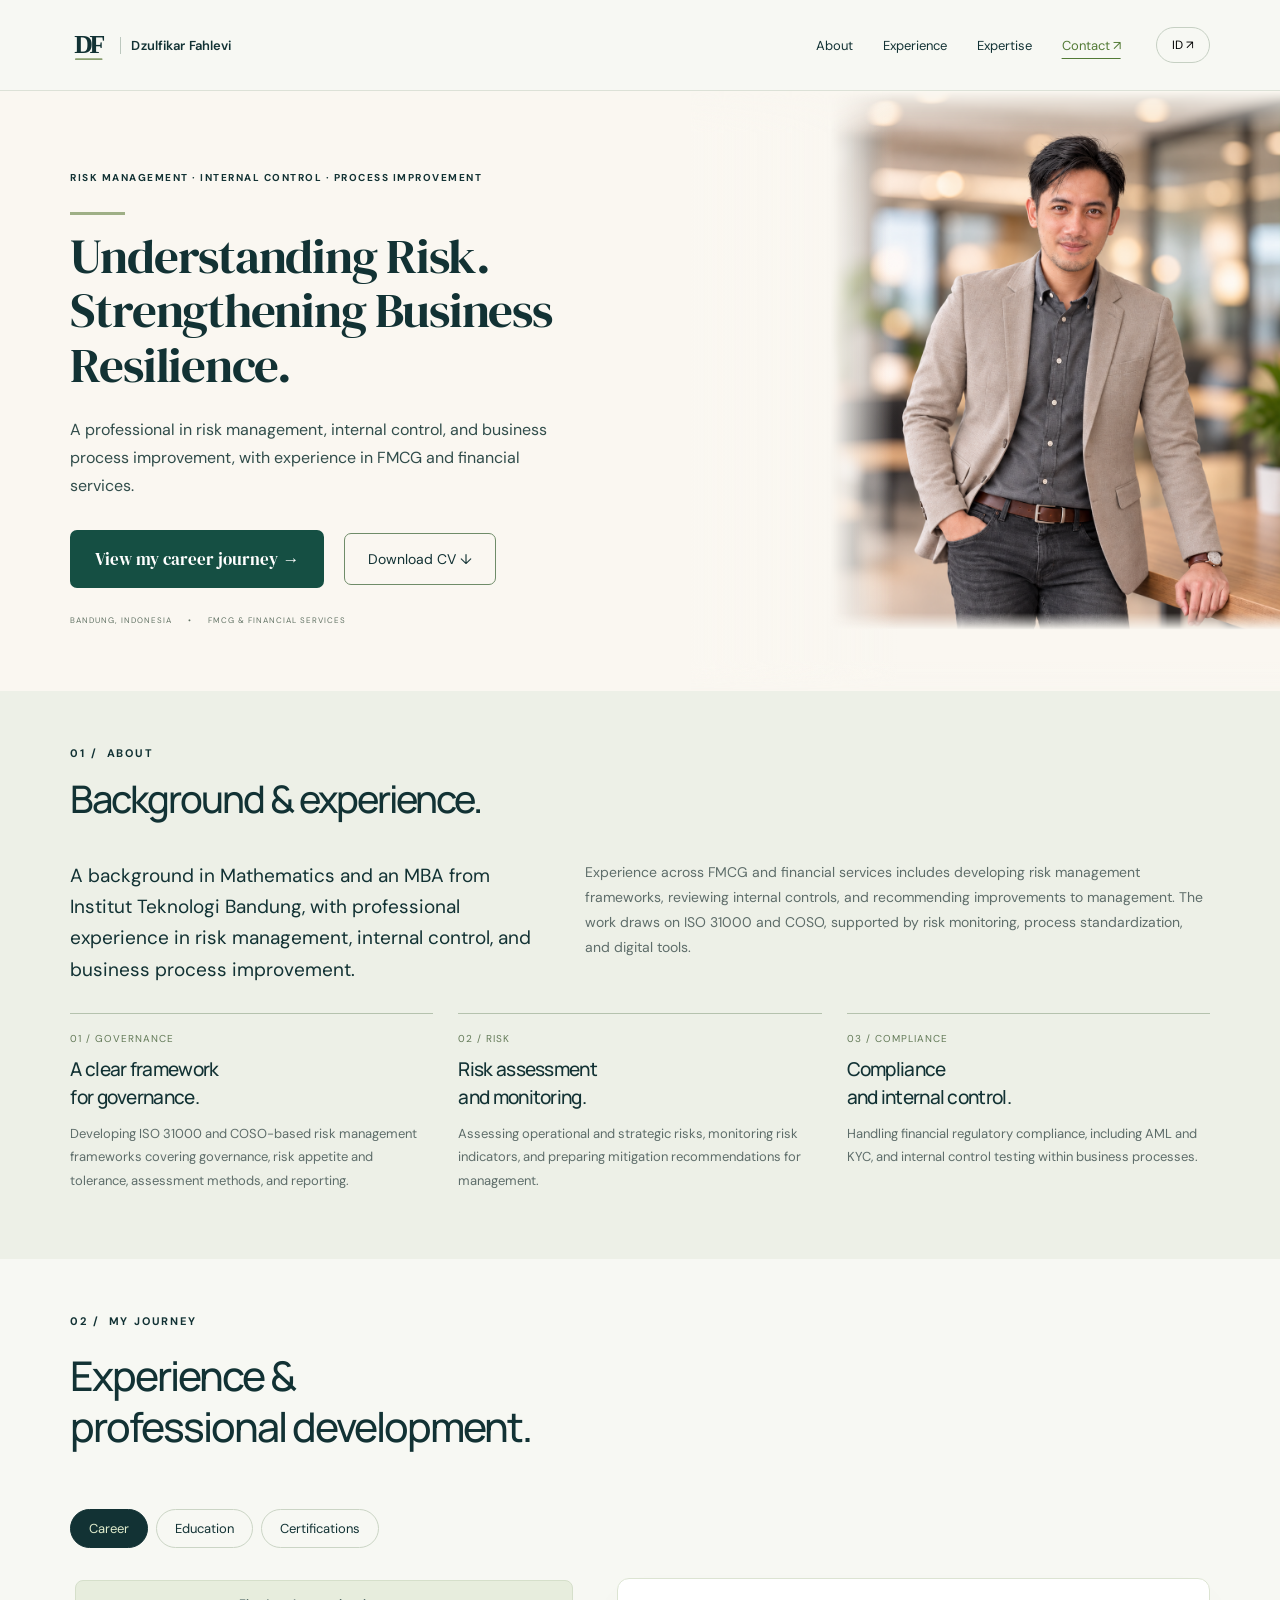
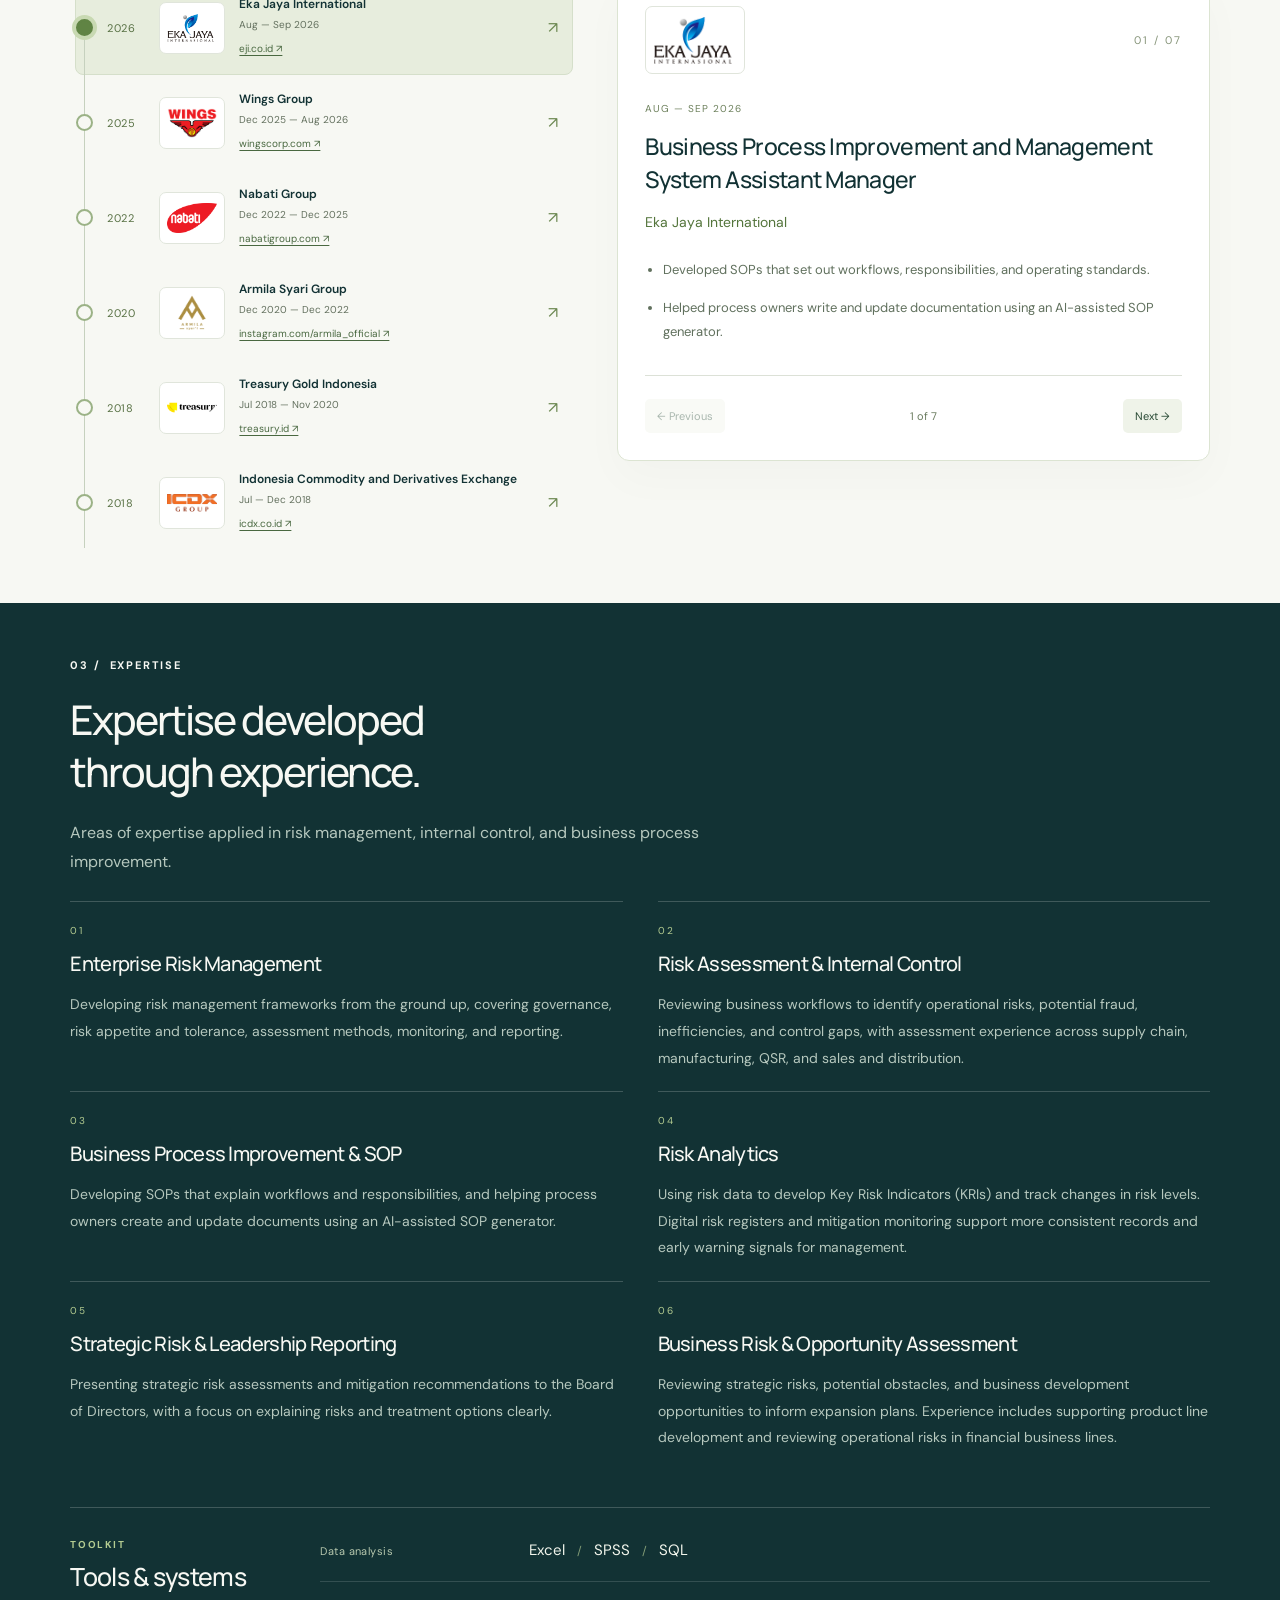
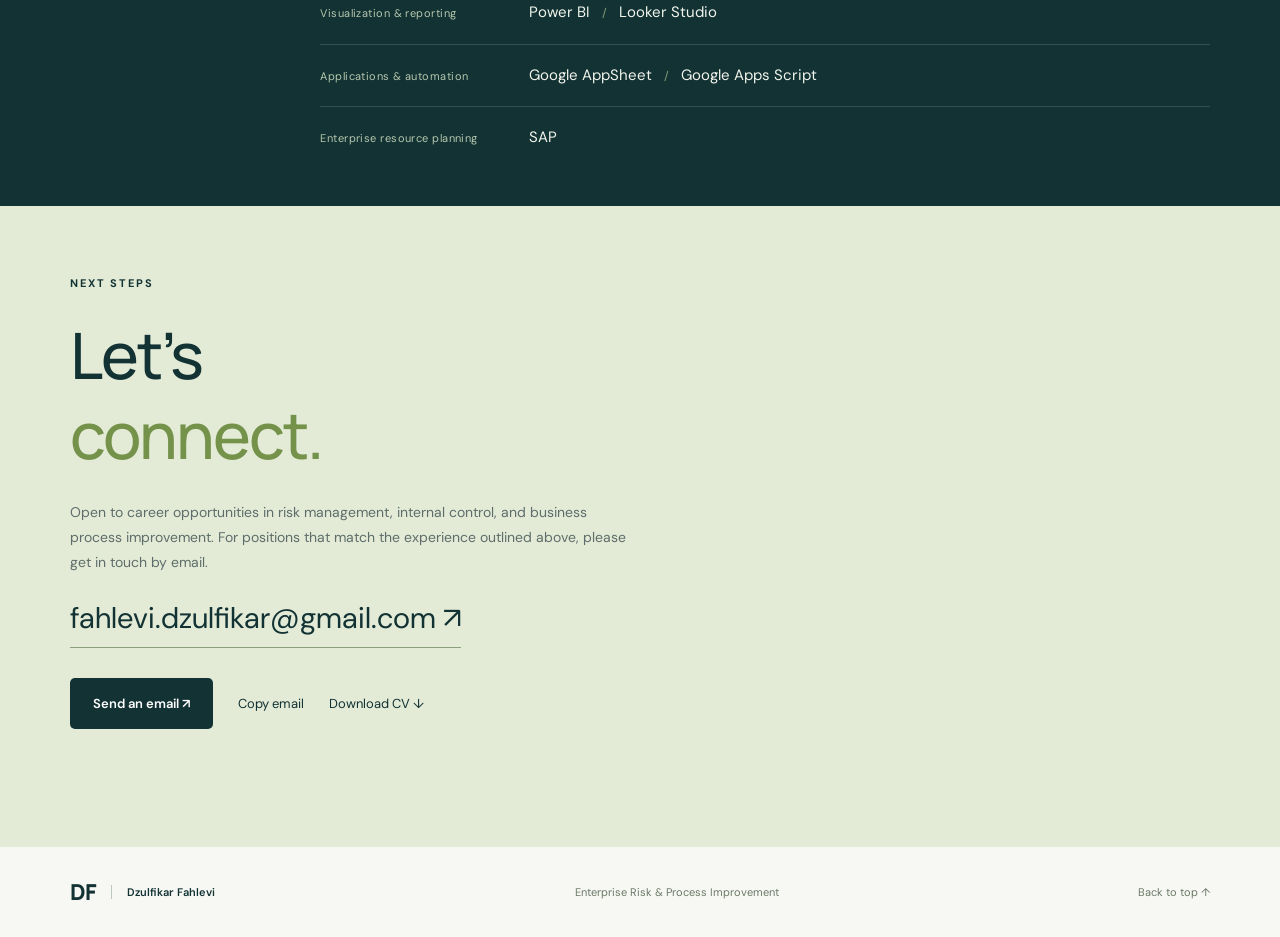
==== commit d564039e: "Match mobile portrait crop and restore CV download" ====
--- a/index.html
+++ b/index.html
@@ -1,14 +1,14 @@
 <!doctype html>
-<html lang="en"><head><meta charset="utf-8"><meta name="viewport" content="width=device-width,initial-scale=1"><meta name="description" content="Meet Dzulfikar Fahlevi: risk management, internal control, and business process improvement experience across FMCG and financial services."><meta property="og:title" content="Dzulfikar Fahlevi | Enterprise Risk & Process Improvement"><meta property="og:description" content="Meet Dzulfikar Fahlevi: risk management, internal control, and process improvement experience across FMCG and financial services."><meta property="og:type" content="website"><meta property="og:url" content="https://avicennafahlevi.github.io/"><link rel="canonical" href="https://avicennafahlevi.github.io/"><meta property="og:image" content="https://avicennafahlevi.github.io/assets/dzulfikar-fahlevi.png"><link rel="icon" type="image/svg+xml" href="assets/df-favicon.svg?v=20261113b"><meta name="theme-color" content="#102e30"><title>Dzulfikar Fahlevi — Risk & Process Improvement</title><link rel="stylesheet" href="style.css?v=portrait-tools-20261113"><link rel="stylesheet" href="journey.css?v=portrait-tools-20261113"><link rel="stylesheet" href="compact.css?v=portrait-tools-20261113"><link rel="stylesheet" href="hero-soft.css?v=portrait-tools-20261113"><link rel="preload" as="image" href="assets/logos/eji.png"></head>
+<html lang="en"><head><meta charset="utf-8"><meta name="viewport" content="width=device-width,initial-scale=1"><meta name="description" content="Meet Dzulfikar Fahlevi: risk management, internal control, and business process improvement experience across FMCG and financial services."><meta property="og:title" content="Dzulfikar Fahlevi | Enterprise Risk & Process Improvement"><meta property="og:description" content="Meet Dzulfikar Fahlevi: risk management, internal control, and process improvement experience across FMCG and financial services."><meta property="og:type" content="website"><meta property="og:url" content="https://avicennafahlevi.github.io/"><link rel="canonical" href="https://avicennafahlevi.github.io/"><meta property="og:image" content="https://avicennafahlevi.github.io/assets/dzulfikar-fahlevi.png"><link rel="icon" type="image/svg+xml" href="assets/df-favicon.svg?v=20261113b"><meta name="theme-color" content="#102e30"><title>Dzulfikar Fahlevi — Risk & Process Improvement</title><link rel="stylesheet" href="style.css?v=mobile-cv-20261113"><link rel="stylesheet" href="journey.css?v=mobile-cv-20261113"><link rel="stylesheet" href="compact.css?v=mobile-cv-20261113"><link rel="stylesheet" href="hero-soft.css?v=mobile-cv-20261113"><link rel="preload" as="image" href="assets/logos/eji.png"></head>
 <body><a class="skip" href="#main">Skip to content</a><header><a class="brand" href="#" aria-label="Dzulfikar Fahlevi — home"><span class="brand-monogram" aria-hidden="true"><img src="assets/df-monogram.svg" alt="" width="40" height="40"></span><span class="brand-name">Dzulfikar Fahlevi</span></a><nav aria-label="Main navigation"><a href="#about" data-id="Profil" data-en="About">About</a><a href="#experience" data-id="Pengalaman" data-en="Experience">Experience</a><a href="#expertise" data-id="Keahlian" data-en="Expertise">Expertise</a><a href="#contact" data-id="Kontak ↗" data-en="Contact ↗">Contact ↗</a></nav><button id="language" aria-label="Ganti ke Bahasa Indonesia">ID ↗</button></header>
-<main id="main"><section class="hero hero-soft"><div class="hero-copy"><div class="eyebrow">RISK MANAGEMENT · INTERNAL CONTROL · PROCESS IMPROVEMENT</div><h1 data-id="<span>Memahami Risiko.</span><span>Memperkuat Ketahanan Bisnis.</span>" data-en="<span>Understanding Risk.</span><span>Strengthening Business Resilience.</span>"><span>Understanding Risk.</span><span>Strengthening Business Resilience.</span></h1><p class="intro" data-id="Profesional di bidang manajemen risiko, kontrol internal, dan perbaikan proses bisnis, dengan pengalaman di industri FMCG dan jasa keuangan." data-en="A professional in risk management, internal control, and business process improvement, with experience in FMCG and financial services.">A professional in risk management, internal control, and business process improvement, with experience in FMCG and financial services.</p><div class="actions"><a class="button primary" href="#experience" data-id="Lihat perjalanan saya →" data-en="View my career journey →">View my career journey →</a><a class="download" data-document="cv" href="document.html?doc=cv" target="_blank" rel="noopener noreferrer" data-id="Lihat CV ↗" data-en="View CV ↗">View CV ↗</a></div><div class="location">BANDUNG, INDONESIA <span>•</span> FMCG & FINANCIAL SERVICES</div></div><div class="hero-visual"><img class="hero-office" src="assets/levi-office-v2.png" alt="Dzulfikar Fahlevi in an office" width="1086" height="1448" fetchpriority="high"></div></section>
+<main id="main"><section class="hero hero-soft"><div class="hero-copy"><div class="eyebrow">RISK MANAGEMENT · INTERNAL CONTROL · PROCESS IMPROVEMENT</div><h1 data-id="<span>Memahami Risiko.</span><span>Memperkuat Ketahanan Bisnis.</span>" data-en="<span>Understanding Risk.</span><span>Strengthening Business Resilience.</span>"><span>Understanding Risk.</span><span>Strengthening Business Resilience.</span></h1><p class="intro" data-id="Profesional di bidang manajemen risiko, kontrol internal, dan perbaikan proses bisnis, dengan pengalaman di industri FMCG dan jasa keuangan." data-en="A professional in risk management, internal control, and business process improvement, with experience in FMCG and financial services.">A professional in risk management, internal control, and business process improvement, with experience in FMCG and financial services.</p><div class="actions"><a class="button primary" href="#experience" data-id="Lihat perjalanan saya →" data-en="View my career journey →">View my career journey →</a><a class="download" href="Dzulfikar-Fahlevi-CV.pdf" download="Dzulfikar-Fahlevi-CV.pdf" data-id="Unduh CV ↓" data-en="Download CV ↓">Download CV ↓</a></div><div class="location">BANDUNG, INDONESIA <span>•</span> FMCG & FINANCIAL SERVICES</div></div><div class="hero-visual"><img class="hero-office" src="assets/levi-office-v2.png" alt="Dzulfikar Fahlevi in an office" width="1086" height="1448" fetchpriority="high"></div></section>
 
 <section id="about" class="section profile-compact"><div class="section-heading"><div><div class="eyebrow">01 / <span data-id="PROFIL" data-en="ABOUT">ABOUT</span></div><h2 data-id="Latar belakang & pengalaman." data-en="Background & experience.">Background & experience.</h2></div></div><div class="profile-summary"><p class="large" data-id="Latar belakang pendidikan Matematika dan MBA dari Institut Teknologi Bandung, dengan pengalaman profesional di bidang manajemen risiko, pengendalian internal, dan perbaikan proses bisnis." data-en="A background in Mathematics and an MBA from Institut Teknologi Bandung, with professional experience in risk management, internal control, and business process improvement.">A background in Mathematics and an MBA from Institut Teknologi Bandung, with professional experience in risk management, internal control, and business process improvement.</p><p data-id="Pengalaman di industri FMCG dan jasa keuangan mencakup pengembangan kerangka manajemen risiko, evaluasi pengendalian internal, serta rekomendasi perbaikan kepada manajemen. Pendekatan kerja mengacu pada ISO 31000 dan COSO, didukung pemantauan risiko, standardisasi proses, dan pemanfaatan sistem digital." data-en="Experience across FMCG and financial services includes developing risk management frameworks, reviewing internal controls, and recommending improvements to management. The work draws on ISO 31000 and COSO, supported by risk monitoring, process standardization, and digital tools.">Experience across FMCG and financial services includes developing risk management frameworks, reviewing internal controls, and recommending improvements to management. The work draws on ISO 31000 and COSO, supported by risk monitoring, process standardization, and digital tools.</p></div><div class="contributions"><article><span class="number">01 / GOVERNANCE</span><h3 data-id="Kerangka tata kelola<br>yang jelas." data-en="A clear framework<br>for governance.">A clear framework<br>for governance.</h3><p data-id="Menyusun kerangka pengelolaan risiko berbasis ISO 31000 dan COSO, mencakup tata kelola, risk appetite dan tolerance, metode asesmen, serta mekanisme pelaporan." data-en="Developing ISO 31000 and COSO-based risk management frameworks covering governance, risk appetite and tolerance, assessment methods, and reporting.">Developing ISO 31000 and COSO-based risk management frameworks covering governance, risk appetite and tolerance, assessment methods, and reporting.</p></article><article><span class="number">02 / RISK</span><h3 data-id="Asesmen dan<br>pemantauan risiko." data-en="Risk assessment<br>and monitoring.">Risk assessment<br>and monitoring.</h3><p data-id="Melakukan asesmen risiko operasional dan strategis, memantau indikator risiko, serta menyusun rekomendasi mitigasi untuk manajemen." data-en="Assessing operational and strategic risks, monitoring risk indicators, and preparing mitigation recommendations for management.">Assessing operational and strategic risks, monitoring risk indicators, and preparing mitigation recommendations for management.</p></article><article><span class="number">03 / COMPLIANCE</span><h3 data-id="Kepatuhan dan<br>pengendalian internal." data-en="Compliance<br>and internal control.">Compliance<br>and internal control.</h3><p data-id="Menangani kepatuhan terhadap regulasi keuangan, termasuk AML dan KYC, serta pengujian pengendalian internal (internal control testing) dalam proses bisnis." data-en="Handling financial regulatory compliance, including AML and KYC, and internal control testing within business processes.">Handling financial regulatory compliance, including AML and KYC, and internal control testing within business processes.</p></article></div></section>
 
 <section id="experience" class="section experience"><div class="section-heading"><div><div class="eyebrow">02 / <span data-id="PERJALANAN SAYA" data-en="MY JOURNEY">MY JOURNEY</span></div><h2 data-id="Pengalaman &<br>pengembangan profesional." data-en="Experience &<br>professional development.">Experience &<br>professional development.</h2></div></div><div id="roles"></div></section>
 <section id="expertise" class="section expertise"><div><div class="eyebrow">03 / <span data-id="KEAHLIAN" data-en="EXPERTISE">EXPERTISE</span></div><h2 data-id="Keahlian yang dibangun<br>lewat pengalaman." data-en="Expertise developed<br>through experience.">Expertise developed<br>through experience.</h2><p data-id="Area keahlian yang diterapkan dalam pengelolaan risiko, pengendalian internal, dan perbaikan proses bisnis." data-en="Areas of expertise applied in risk management, internal control, and business process improvement.">Areas of expertise applied in risk management, internal control, and business process improvement.</p></div><div id="skills"></div></section>
 
-<section id="contact" class="contact"><div class="eyebrow" data-id="LANGKAH SELANJUTNYA" data-en="NEXT STEPS">NEXT STEPS</div><h2 data-id="Mari<br><em>berkenalan.</em>" data-en="Let’s<br><em>connect.</em>">Let’s<br><em>connect.</em></h2><p data-id="Terbuka untuk peluang karier di bidang risk management, internal control, dan business process improvement. Jika ada posisi yang sesuai dengan pengalaman di atas, mari terhubung melalui email." data-en="Open to career opportunities in risk management, internal control, and business process improvement. For positions that match the experience outlined above, please get in touch by email.">Open to career opportunities in risk management, internal control, and business process improvement. For positions that match the experience outlined above, please get in touch by email.</p><a class="email" href="mailto:fahlevi.dzulfikar@gmail.com">fahlevi.dzulfikar@gmail.com ↗</a><div class="actions"><a class="button light" href="mailto:fahlevi.dzulfikar@gmail.com" data-id="Kirim email ↗" data-en="Send an email ↗">Send an email ↗</a><button class="copy" id="copy" data-id="Salin email" data-en="Copy email">Copy email</button><a class="copy" data-document="cv" href="document.html?doc=cv" target="_blank" rel="noopener noreferrer" data-id="Lihat CV ↗" data-en="View CV ↗">View CV ↗</a></div><p id="status" role="status"></p></section></main><footer><a class="brand" href="#">DF<span>Dzulfikar Fahlevi</span></a><span>Enterprise Risk & Process Improvement</span><a href="#" data-id="Kembali ke atas ↑" data-en="Back to top ↑">Back to top ↑</a></footer><script src="app.js?v=portrait-tools-20261113"></script><script src="journey.js?v=portrait-tools-20261113"></script></body></html>
+<section id="contact" class="contact"><div class="eyebrow" data-id="LANGKAH SELANJUTNYA" data-en="NEXT STEPS">NEXT STEPS</div><h2 data-id="Mari<br><em>berkenalan.</em>" data-en="Let’s<br><em>connect.</em>">Let’s<br><em>connect.</em></h2><p data-id="Terbuka untuk peluang karier di bidang risk management, internal control, dan business process improvement. Jika ada posisi yang sesuai dengan pengalaman di atas, mari terhubung melalui email." data-en="Open to career opportunities in risk management, internal control, and business process improvement. For positions that match the experience outlined above, please get in touch by email.">Open to career opportunities in risk management, internal control, and business process improvement. For positions that match the experience outlined above, please get in touch by email.</p><a class="email" href="mailto:fahlevi.dzulfikar@gmail.com">fahlevi.dzulfikar@gmail.com ↗</a><div class="actions"><a class="button light" href="mailto:fahlevi.dzulfikar@gmail.com" data-id="Kirim email ↗" data-en="Send an email ↗">Send an email ↗</a><button class="copy" id="copy" data-id="Salin email" data-en="Copy email">Copy email</button><a class="copy" href="Dzulfikar-Fahlevi-CV.pdf" download="Dzulfikar-Fahlevi-CV.pdf" data-id="Unduh CV ↓" data-en="Download CV ↓">Download CV ↓</a></div><p id="status" role="status"></p></section></main><footer><a class="brand" href="#">DF<span>Dzulfikar Fahlevi</span></a><span>Enterprise Risk & Process Improvement</span><a href="#" data-id="Kembali ke atas ↑" data-en="Back to top ↑">Back to top ↑</a></footer><script src="app.js?v=mobile-cv-20261113"></script><script src="journey.js?v=mobile-cv-20261113"></script></body></html>
 
 
 
--- a/hero-soft.css
+++ b/hero-soft.css
@@ -54,8 +54,8 @@
  .hero-soft .hero-copy{display:contents}
  .hero-soft .eyebrow{position:relative;grid-column:1/-1;grid-row:1;max-width:none;margin-bottom:20px}
  .hero-soft .eyebrow:after{top:calc(100% + 9px)}
- .hero-soft .hero-visual{grid-column:2;grid-row:2;order:0;width:100%;height:195px;margin:0;align-self:center;mask-image:linear-gradient(180deg,transparent,#000 8%,#000 96%,transparent);overflow:hidden}
- .hero-soft .hero-office{transform:none;object-position:50% 50%;mask-image:linear-gradient(90deg,transparent,#000 20%,#000 100%),linear-gradient(180deg,#000 0%,#000 87%,transparent 89.8%);mask-composite:intersect}
+ .hero-soft .hero-visual{grid-column:2;grid-row:2;order:0;width:100%;height:auto;aspect-ratio:3/4;margin:0;align-self:center;mask-image:linear-gradient(180deg,transparent,#000 8%,#000 96%,transparent);overflow:hidden}
+ .hero-soft .hero-office{width:100%;max-width:none;height:100%;transform:none;object-position:50% 50%;mask-image:linear-gradient(90deg,transparent,#000 20%,#000 100%),linear-gradient(180deg,#000 0%,#000 87%,transparent 89.8%);mask-composite:intersect}
  .hero-soft .hero-visual:after{display:block;background:linear-gradient(180deg,#faf7f1,transparent 10%,transparent 96%,#faf7f1)}
  .hero-soft .hero-signature{display:none}
  .hero-soft h1{grid-column:1;grid-row:2;margin:12px 0;font-size:clamp(24px,7vw,34px);line-height:1.15;overflow-wrap:normal}
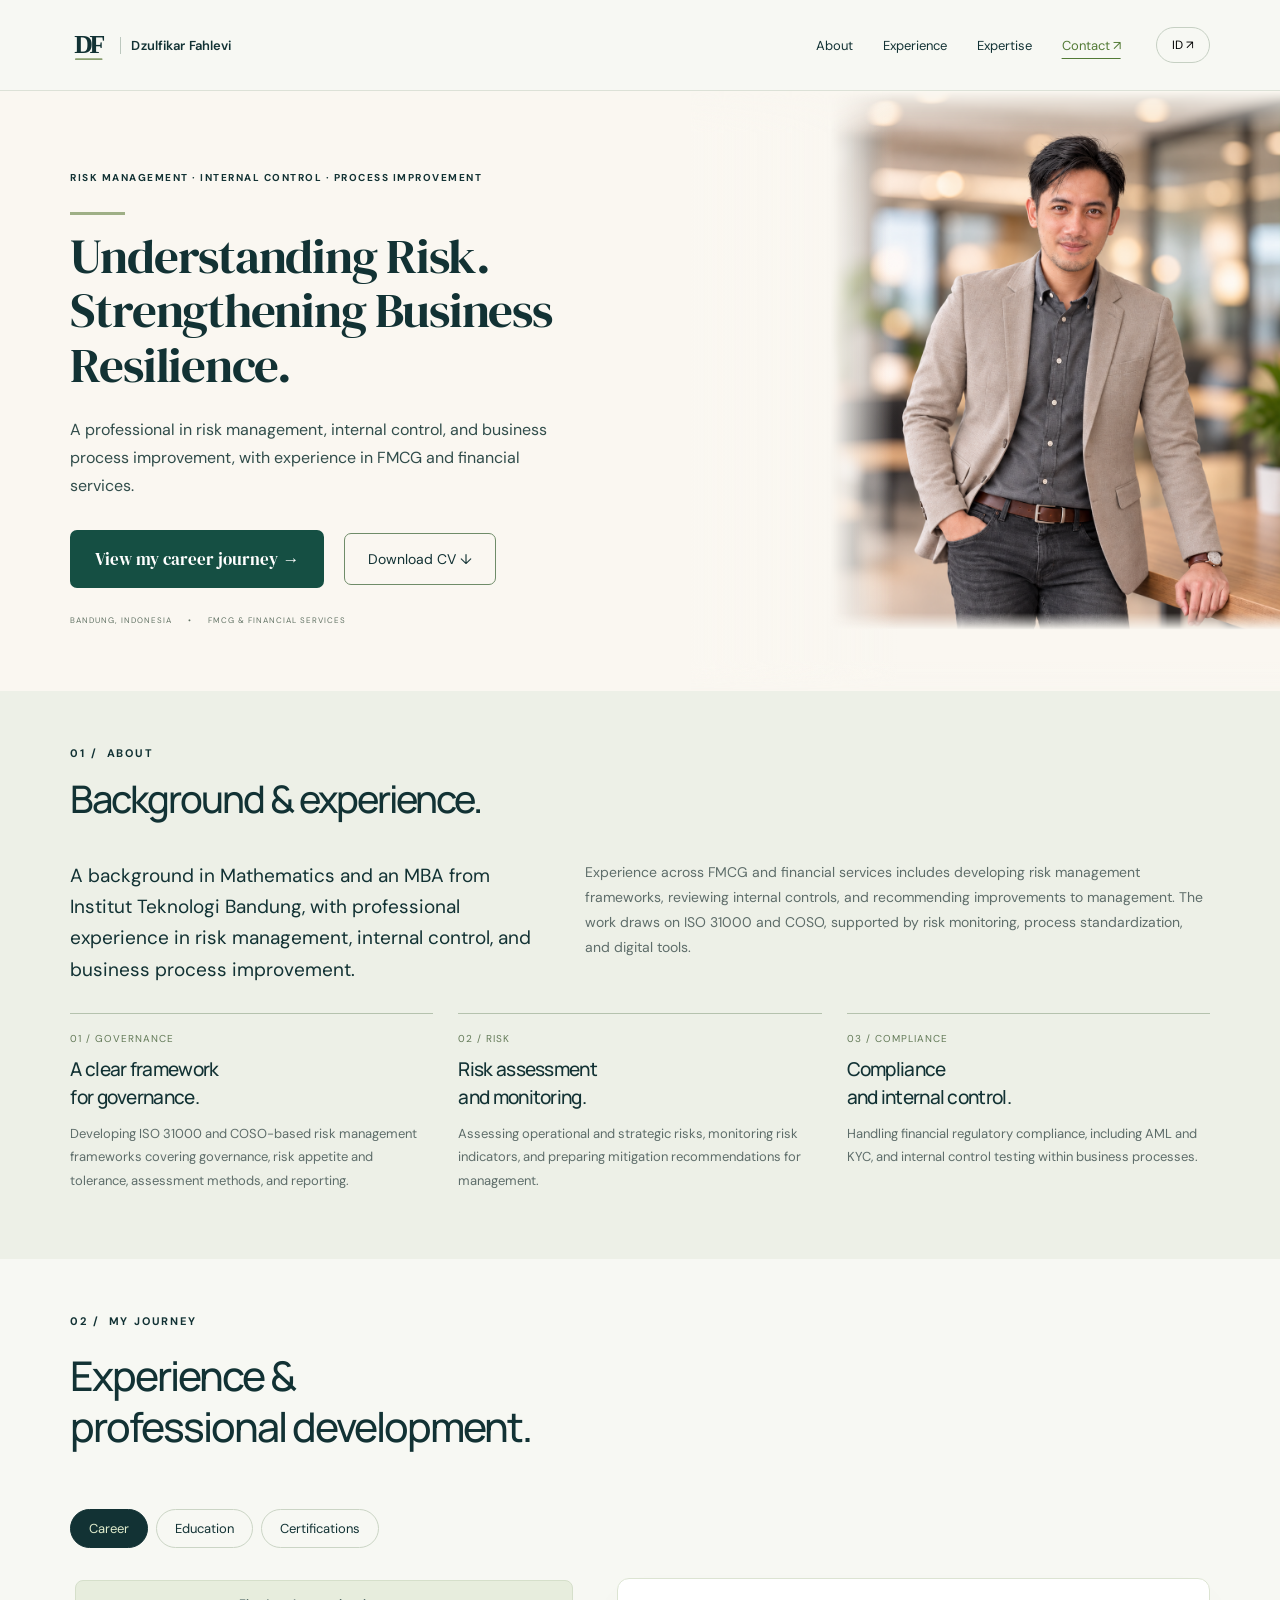
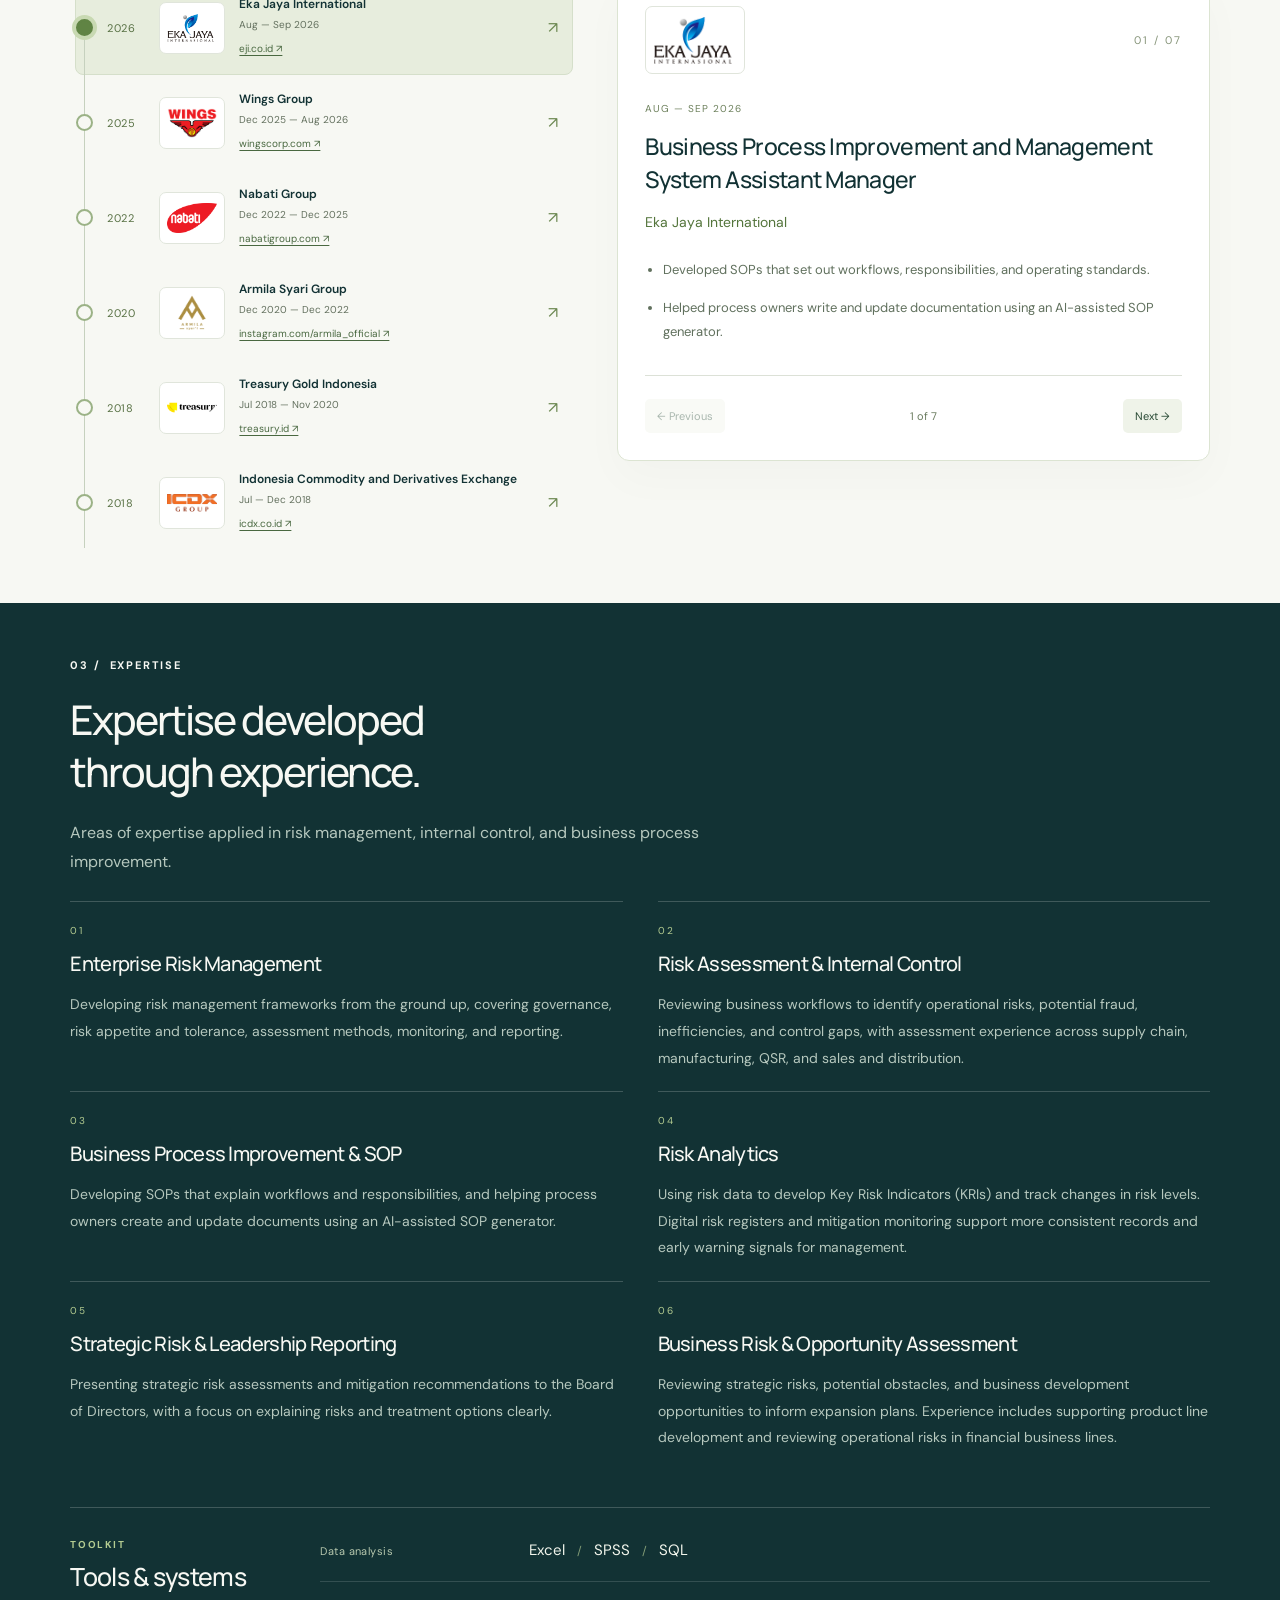
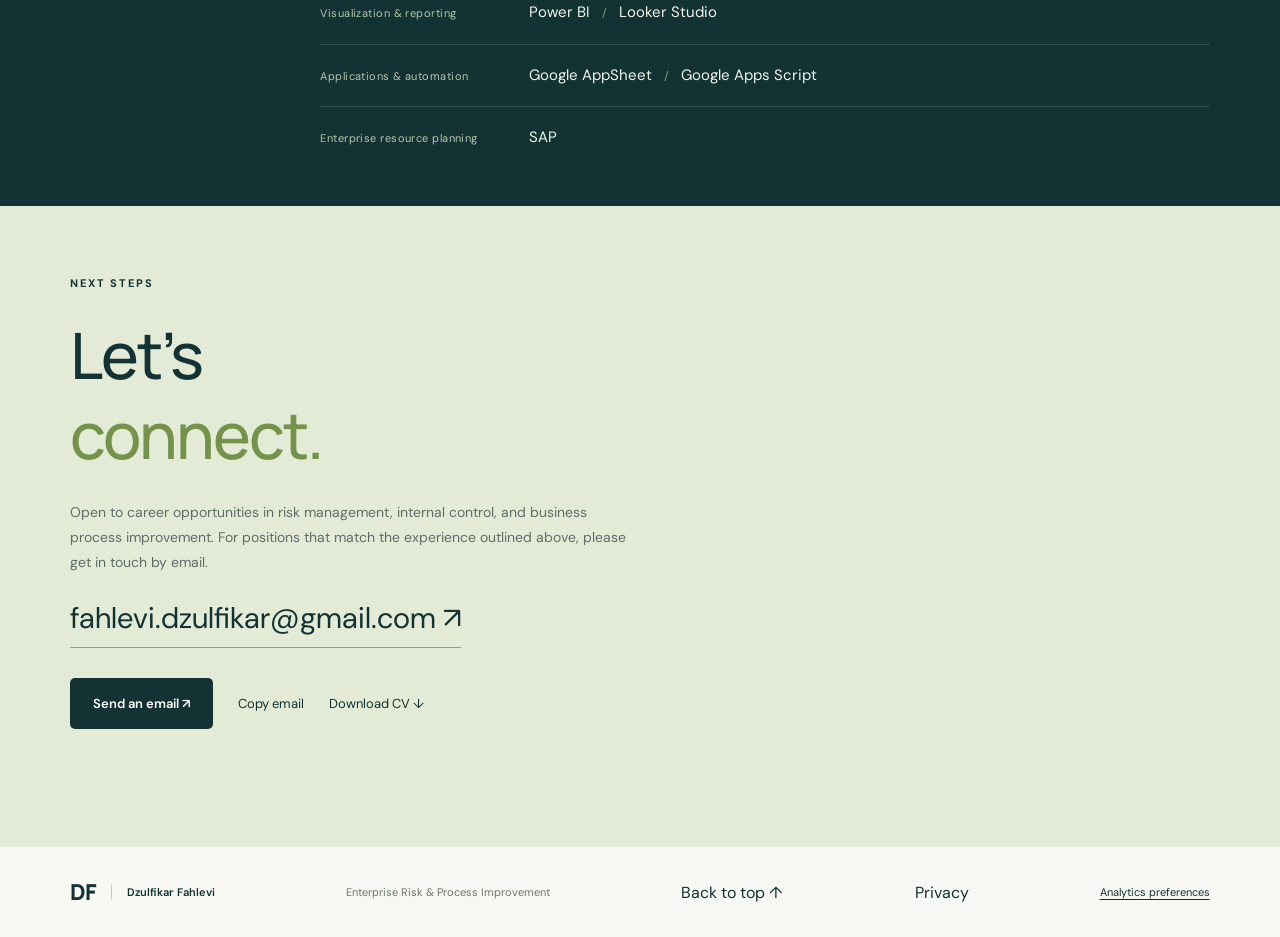
==== commit c397898a: "Add consent-based GA4 tracking for LinkedIn, CV, certifications and contact" ====
--- a/index.html
+++ b/index.html
@@ -1,5 +1,5 @@
 <!doctype html>
-<html lang="en"><head><meta charset="utf-8"><meta name="viewport" content="width=device-width,initial-scale=1"><meta name="description" content="Meet Dzulfikar Fahlevi: risk management, internal control, and business process improvement experience across FMCG and financial services."><meta property="og:title" content="Dzulfikar Fahlevi | Enterprise Risk & Process Improvement"><meta property="og:description" content="Meet Dzulfikar Fahlevi: risk management, internal control, and process improvement experience across FMCG and financial services."><meta property="og:type" content="website"><meta property="og:url" content="https://avicennafahlevi.github.io/"><link rel="canonical" href="https://avicennafahlevi.github.io/"><meta property="og:image" content="https://avicennafahlevi.github.io/assets/dzulfikar-fahlevi.png"><link rel="icon" type="image/svg+xml" href="assets/df-favicon.svg?v=20261113b"><meta name="theme-color" content="#102e30"><title>Dzulfikar Fahlevi — Risk & Process Improvement</title><link rel="stylesheet" href="style.css?v=mobile-cv-20261113"><link rel="stylesheet" href="journey.css?v=mobile-cv-20261113"><link rel="stylesheet" href="compact.css?v=mobile-cv-20261113"><link rel="stylesheet" href="hero-soft.css?v=mobile-cv-20261113"><link rel="preload" as="image" href="assets/logos/eji.png"></head>
+<html lang="en"><head><meta charset="utf-8"><meta name="viewport" content="width=device-width,initial-scale=1"><meta name="description" content="Meet Dzulfikar Fahlevi: risk management, internal control, and business process improvement experience across FMCG and financial services."><meta property="og:title" content="Dzulfikar Fahlevi | Enterprise Risk & Process Improvement"><meta property="og:description" content="Meet Dzulfikar Fahlevi: risk management, internal control, and process improvement experience across FMCG and financial services."><meta property="og:type" content="website"><meta property="og:url" content="https://avicennafahlevi.github.io/"><link rel="canonical" href="https://avicennafahlevi.github.io/"><meta property="og:image" content="https://avicennafahlevi.github.io/assets/dzulfikar-fahlevi.png"><link rel="icon" type="image/svg+xml" href="assets/df-favicon.svg?v=20261113b"><meta name="theme-color" content="#102e30"><title>Dzulfikar Fahlevi — Risk & Process Improvement</title><link rel="stylesheet" href="style.css?v=analytics-20261113"><link rel="stylesheet" href="journey.css?v=analytics-20261113"><link rel="stylesheet" href="compact.css?v=analytics-20261113"><link rel="stylesheet" href="hero-soft.css?v=analytics-20261113"><link rel="preload" as="image" href="assets/logos/eji.png"><link rel="stylesheet" href="analytics.css?v=20261113"></head>
 <body><a class="skip" href="#main">Skip to content</a><header><a class="brand" href="#" aria-label="Dzulfikar Fahlevi — home"><span class="brand-monogram" aria-hidden="true"><img src="assets/df-monogram.svg" alt="" width="40" height="40"></span><span class="brand-name">Dzulfikar Fahlevi</span></a><nav aria-label="Main navigation"><a href="#about" data-id="Profil" data-en="About">About</a><a href="#experience" data-id="Pengalaman" data-en="Experience">Experience</a><a href="#expertise" data-id="Keahlian" data-en="Expertise">Expertise</a><a href="#contact" data-id="Kontak ↗" data-en="Contact ↗">Contact ↗</a></nav><button id="language" aria-label="Ganti ke Bahasa Indonesia">ID ↗</button></header>
 <main id="main"><section class="hero hero-soft"><div class="hero-copy"><div class="eyebrow">RISK MANAGEMENT · INTERNAL CONTROL · PROCESS IMPROVEMENT</div><h1 data-id="<span>Memahami Risiko.</span><span>Memperkuat Ketahanan Bisnis.</span>" data-en="<span>Understanding Risk.</span><span>Strengthening Business Resilience.</span>"><span>Understanding Risk.</span><span>Strengthening Business Resilience.</span></h1><p class="intro" data-id="Profesional di bidang manajemen risiko, kontrol internal, dan perbaikan proses bisnis, dengan pengalaman di industri FMCG dan jasa keuangan." data-en="A professional in risk management, internal control, and business process improvement, with experience in FMCG and financial services.">A professional in risk management, internal control, and business process improvement, with experience in FMCG and financial services.</p><div class="actions"><a class="button primary" href="#experience" data-id="Lihat perjalanan saya →" data-en="View my career journey →">View my career journey →</a><a class="download" href="Dzulfikar-Fahlevi-CV.pdf" download="Dzulfikar-Fahlevi-CV.pdf" data-id="Unduh CV ↓" data-en="Download CV ↓">Download CV ↓</a></div><div class="location">BANDUNG, INDONESIA <span>•</span> FMCG & FINANCIAL SERVICES</div></div><div class="hero-visual"><img class="hero-office" src="assets/levi-office-v2.png" alt="Dzulfikar Fahlevi in an office" width="1086" height="1448" fetchpriority="high"></div></section>
 
@@ -8,7 +8,7 @@
 <section id="experience" class="section experience"><div class="section-heading"><div><div class="eyebrow">02 / <span data-id="PERJALANAN SAYA" data-en="MY JOURNEY">MY JOURNEY</span></div><h2 data-id="Pengalaman &<br>pengembangan profesional." data-en="Experience &<br>professional development.">Experience &<br>professional development.</h2></div></div><div id="roles"></div></section>
 <section id="expertise" class="section expertise"><div><div class="eyebrow">03 / <span data-id="KEAHLIAN" data-en="EXPERTISE">EXPERTISE</span></div><h2 data-id="Keahlian yang dibangun<br>lewat pengalaman." data-en="Expertise developed<br>through experience.">Expertise developed<br>through experience.</h2><p data-id="Area keahlian yang diterapkan dalam pengelolaan risiko, pengendalian internal, dan perbaikan proses bisnis." data-en="Areas of expertise applied in risk management, internal control, and business process improvement.">Areas of expertise applied in risk management, internal control, and business process improvement.</p></div><div id="skills"></div></section>
 
-<section id="contact" class="contact"><div class="eyebrow" data-id="LANGKAH SELANJUTNYA" data-en="NEXT STEPS">NEXT STEPS</div><h2 data-id="Mari<br><em>berkenalan.</em>" data-en="Let’s<br><em>connect.</em>">Let’s<br><em>connect.</em></h2><p data-id="Terbuka untuk peluang karier di bidang risk management, internal control, dan business process improvement. Jika ada posisi yang sesuai dengan pengalaman di atas, mari terhubung melalui email." data-en="Open to career opportunities in risk management, internal control, and business process improvement. For positions that match the experience outlined above, please get in touch by email.">Open to career opportunities in risk management, internal control, and business process improvement. For positions that match the experience outlined above, please get in touch by email.</p><a class="email" href="mailto:fahlevi.dzulfikar@gmail.com">fahlevi.dzulfikar@gmail.com ↗</a><div class="actions"><a class="button light" href="mailto:fahlevi.dzulfikar@gmail.com" data-id="Kirim email ↗" data-en="Send an email ↗">Send an email ↗</a><button class="copy" id="copy" data-id="Salin email" data-en="Copy email">Copy email</button><a class="copy" href="Dzulfikar-Fahlevi-CV.pdf" download="Dzulfikar-Fahlevi-CV.pdf" data-id="Unduh CV ↓" data-en="Download CV ↓">Download CV ↓</a></div><p id="status" role="status"></p></section></main><footer><a class="brand" href="#">DF<span>Dzulfikar Fahlevi</span></a><span>Enterprise Risk & Process Improvement</span><a href="#" data-id="Kembali ke atas ↑" data-en="Back to top ↑">Back to top ↑</a></footer><script src="app.js?v=mobile-cv-20261113"></script><script src="journey.js?v=mobile-cv-20261113"></script></body></html>
+<section id="contact" class="contact"><div class="eyebrow" data-id="LANGKAH SELANJUTNYA" data-en="NEXT STEPS">NEXT STEPS</div><h2 data-id="Mari<br><em>berkenalan.</em>" data-en="Let’s<br><em>connect.</em>">Let’s<br><em>connect.</em></h2><p data-id="Terbuka untuk peluang karier di bidang risk management, internal control, dan business process improvement. Jika ada posisi yang sesuai dengan pengalaman di atas, mari terhubung melalui email." data-en="Open to career opportunities in risk management, internal control, and business process improvement. For positions that match the experience outlined above, please get in touch by email.">Open to career opportunities in risk management, internal control, and business process improvement. For positions that match the experience outlined above, please get in touch by email.</p><a class="email" href="mailto:fahlevi.dzulfikar@gmail.com">fahlevi.dzulfikar@gmail.com ↗</a><div class="actions"><a class="button light" href="mailto:fahlevi.dzulfikar@gmail.com" data-id="Kirim email ↗" data-en="Send an email ↗">Send an email ↗</a><button class="copy" id="copy" data-id="Salin email" data-en="Copy email">Copy email</button><a class="copy" href="Dzulfikar-Fahlevi-CV.pdf" download="Dzulfikar-Fahlevi-CV.pdf" data-id="Unduh CV ↓" data-en="Download CV ↓">Download CV ↓</a></div><p id="status" role="status"></p></section></main><footer><a class="brand" href="#">DF<span>Dzulfikar Fahlevi</span></a><span>Enterprise Risk & Process Improvement</span><a href="#" data-id="Kembali ke atas ↑" data-en="Back to top ↑">Back to top ↑</a><a href="privacy.html" data-id="Privasi" data-en="Privacy">Privacy</a><button class="analytics-preferences" type="button" data-analytics-preferences>Analytics preferences</button></footer><script src="app.js?v=analytics-20261113"></script><script src="journey.js?v=analytics-20261113"></script><script src="analytics-config.js?v=20261113"></script><script src="analytics.js?v=20261113"></script></body></html>
 
 
 
--- a/analytics.css
+++ b/analytics.css
@@ -0,0 +1,2 @@
+.analytics-consent{position:fixed;z-index:100;left:20px;right:20px;bottom:18px;max-width:1000px;margin:auto;padding:18px 22px;display:flex;align-items:center;gap:25px;background:#f7f8f2;color:#123234;border:1px solid #c5d0bc;border-radius:10px;box-shadow:0 8px 35px #12323430;font:13px/1.6 Arial,sans-serif}.analytics-consent b{font-size:14px}.analytics-consent p{margin:5px 0 0;max-width:670px}.analytics-consent a{color:#315e39;text-decoration:underline;text-underline-offset:3px}.analytics-actions{display:flex;gap:8px;flex-shrink:0}.analytics-actions button{min-height:44px;padding:10px 15px;border:1px solid #36583d;border-radius:5px;background:transparent;color:#123234;font:13px Arial,sans-serif;cursor:pointer}.analytics-actions [data-choice=accepted]{background:#123234;color:#fff}.analytics-actions button:focus-visible{outline:3px solid #8faa6a;outline-offset:3px}.analytics-preferences{font:11px inherit;color:inherit;background:none;border:0;padding:8px 0;cursor:pointer;text-decoration:underline;text-underline-offset:3px}@media(max-width:700px){.analytics-consent{left:12px;right:12px;bottom:12px;padding:16px;display:block;font-size:12px}.analytics-actions{margin-top:12px;justify-content:flex-end}}
+footer{flex-wrap:wrap;gap:14px 20px}.analytics-preferences{font:inherit;font-size:11px}
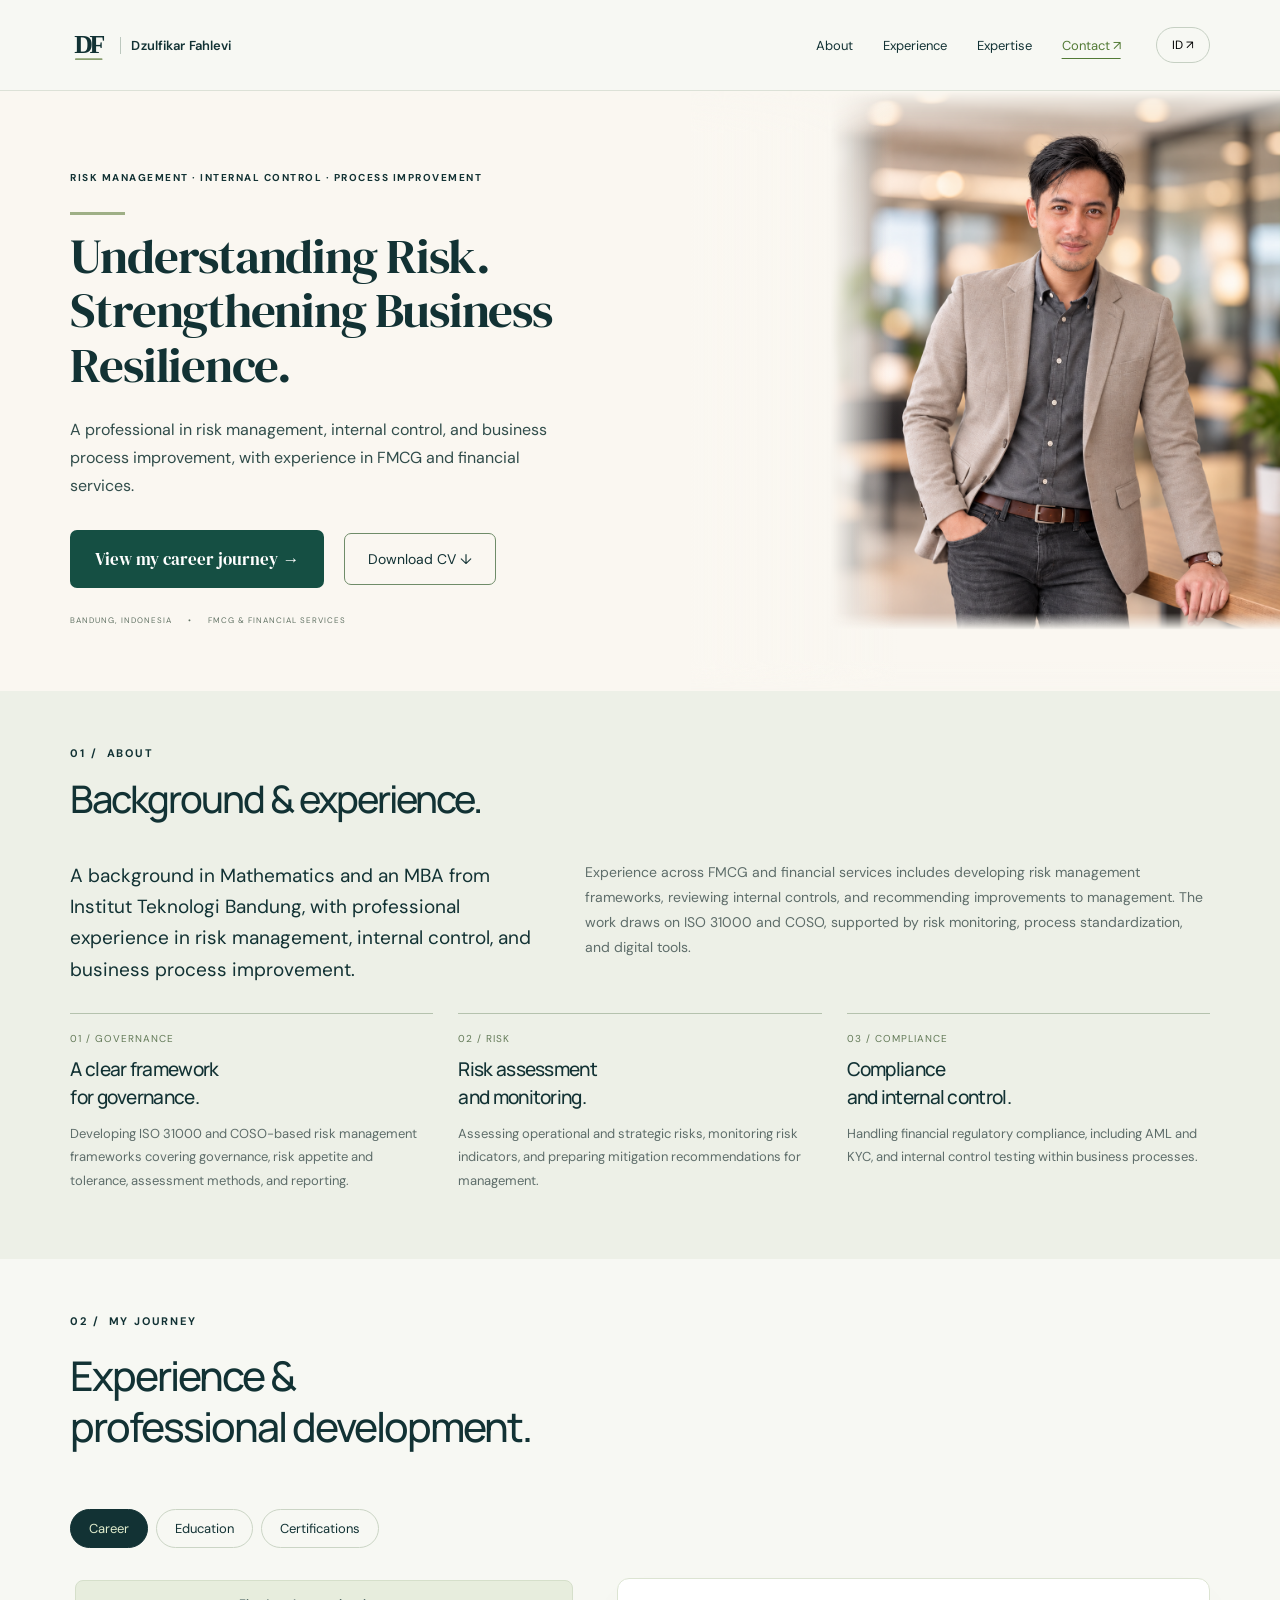
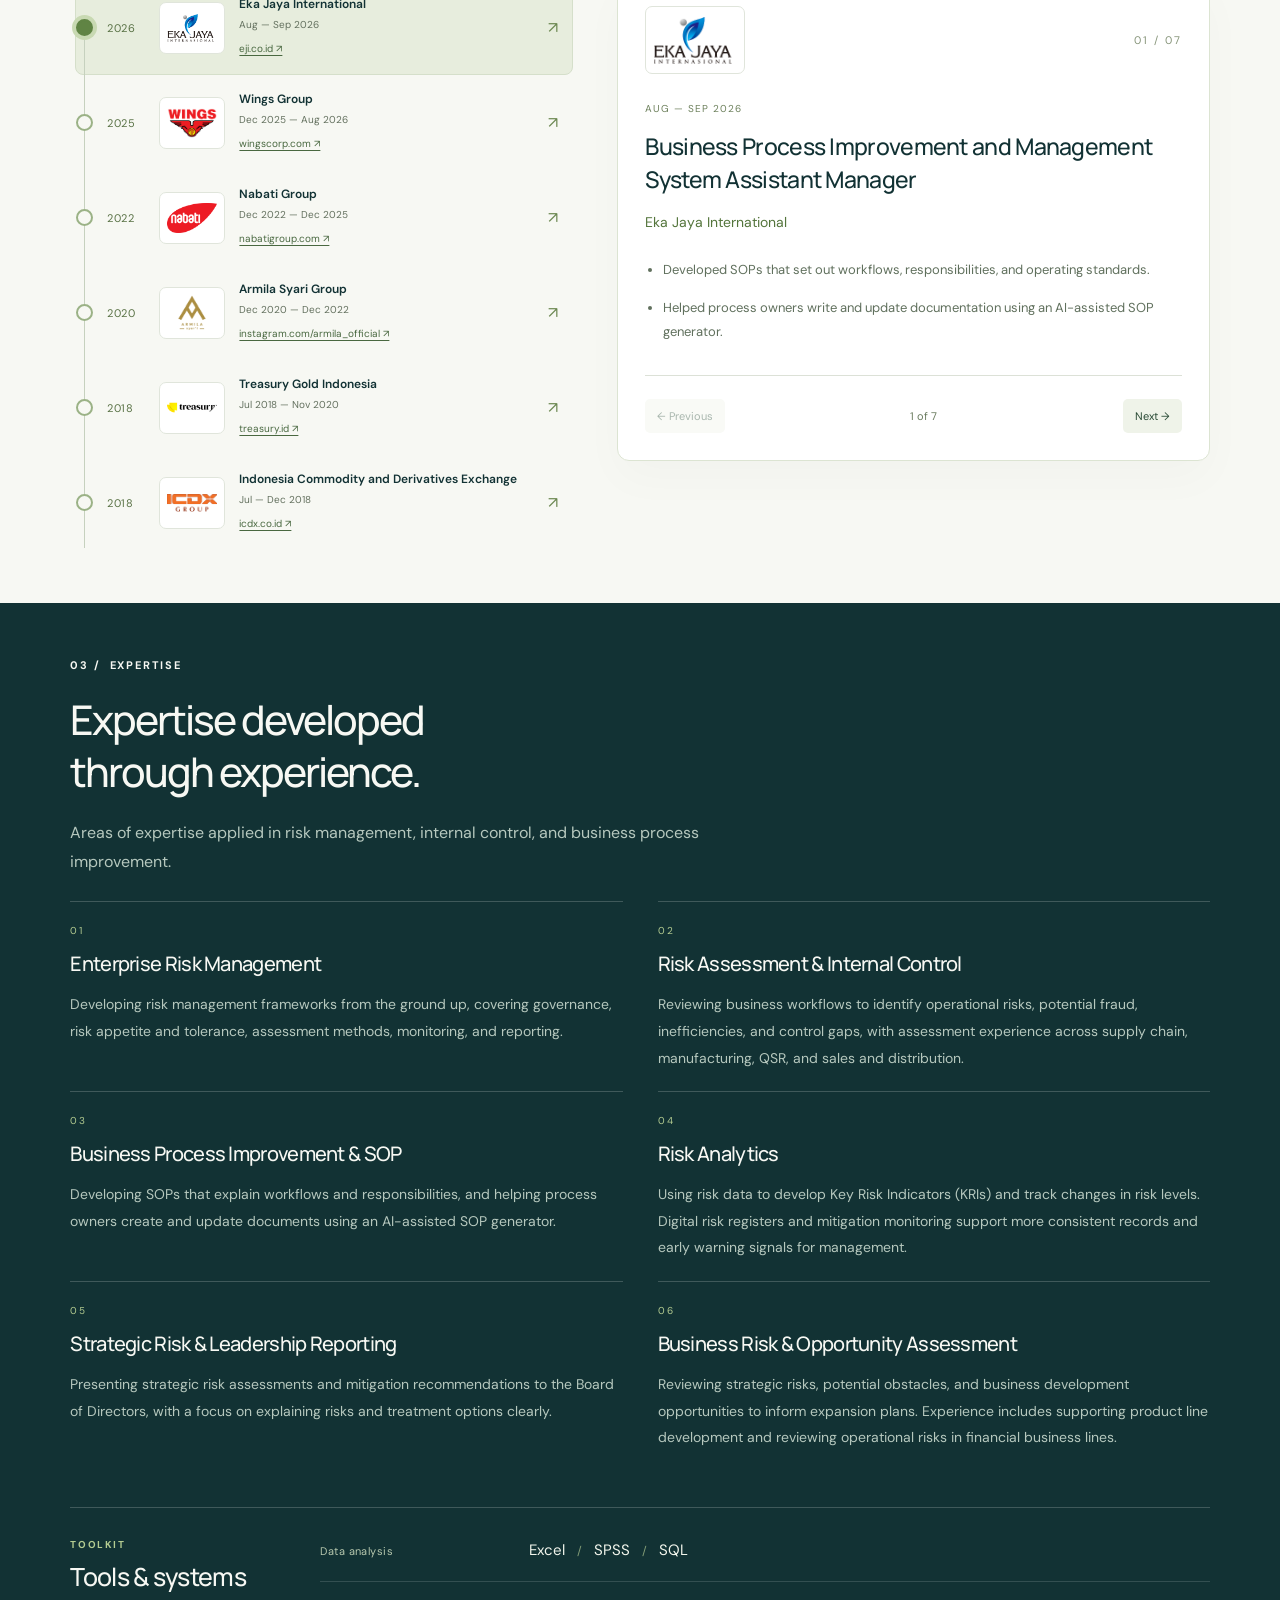
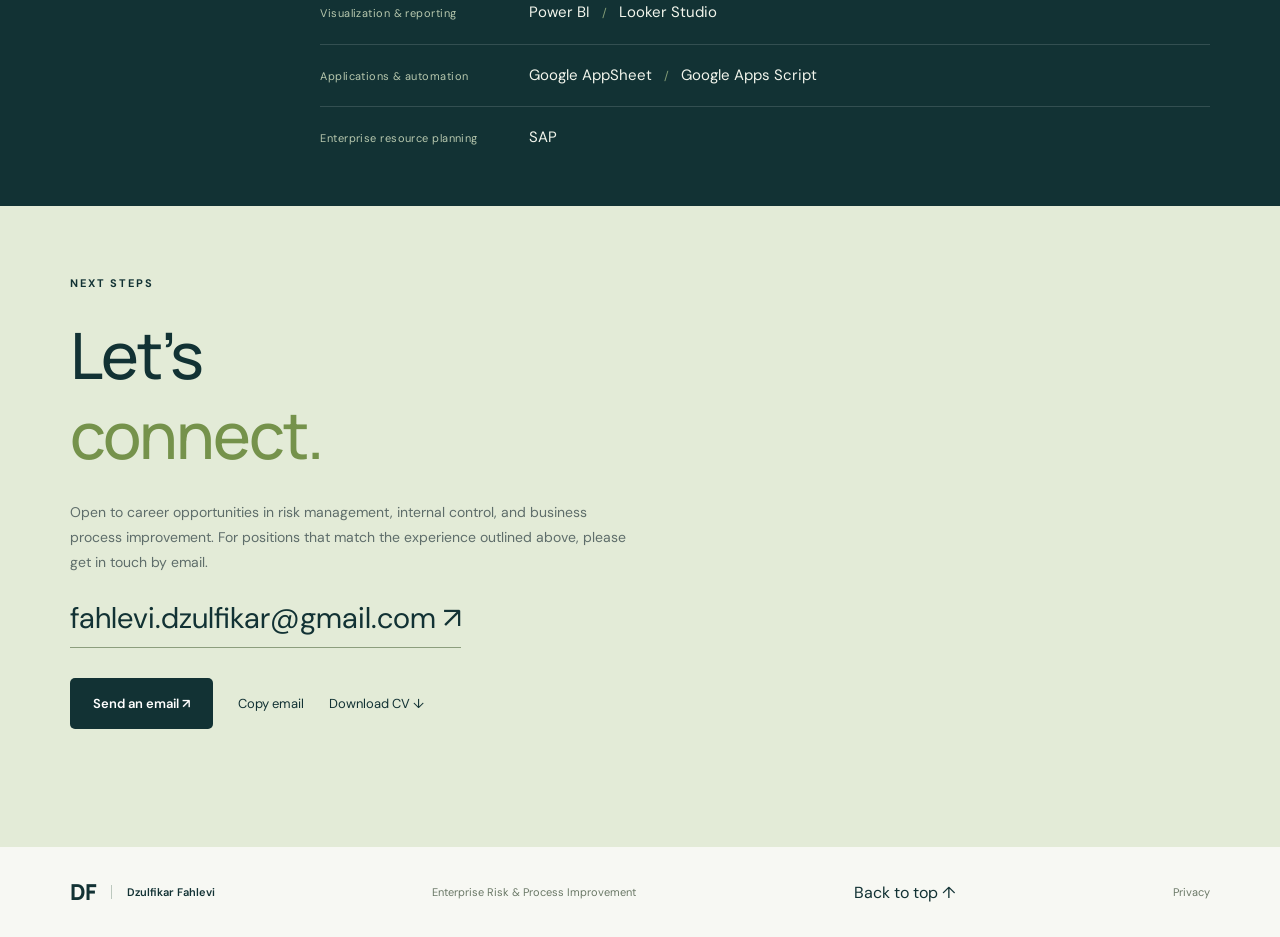
==== commit 312fc907: "Replace consent popup analytics with cookieless Umami tracking" ====
--- a/index.html
+++ b/index.html
@@ -1,5 +1,5 @@
 <!doctype html>
-<html lang="en"><head><meta charset="utf-8"><meta name="viewport" content="width=device-width,initial-scale=1"><meta name="description" content="Meet Dzulfikar Fahlevi: risk management, internal control, and business process improvement experience across FMCG and financial services."><meta property="og:title" content="Dzulfikar Fahlevi | Enterprise Risk & Process Improvement"><meta property="og:description" content="Meet Dzulfikar Fahlevi: risk management, internal control, and process improvement experience across FMCG and financial services."><meta property="og:type" content="website"><meta property="og:url" content="https://avicennafahlevi.github.io/"><link rel="canonical" href="https://avicennafahlevi.github.io/"><meta property="og:image" content="https://avicennafahlevi.github.io/assets/dzulfikar-fahlevi.png"><link rel="icon" type="image/svg+xml" href="assets/df-favicon.svg?v=20261113b"><meta name="theme-color" content="#102e30"><title>Dzulfikar Fahlevi — Risk & Process Improvement</title><link rel="stylesheet" href="style.css?v=analytics-20261113"><link rel="stylesheet" href="journey.css?v=analytics-20261113"><link rel="stylesheet" href="compact.css?v=analytics-20261113"><link rel="stylesheet" href="hero-soft.css?v=analytics-20261113"><link rel="preload" as="image" href="assets/logos/eji.png"><link rel="stylesheet" href="analytics.css?v=20261113"></head>
+<html lang="en"><head><meta charset="utf-8"><meta name="viewport" content="width=device-width,initial-scale=1"><meta name="description" content="Meet Dzulfikar Fahlevi: risk management, internal control, and business process improvement experience across FMCG and financial services."><meta property="og:title" content="Dzulfikar Fahlevi | Enterprise Risk & Process Improvement"><meta property="og:description" content="Meet Dzulfikar Fahlevi: risk management, internal control, and process improvement experience across FMCG and financial services."><meta property="og:type" content="website"><meta property="og:url" content="https://avicennafahlevi.github.io/"><link rel="canonical" href="https://avicennafahlevi.github.io/"><meta property="og:image" content="https://avicennafahlevi.github.io/assets/dzulfikar-fahlevi.png"><link rel="icon" type="image/svg+xml" href="assets/df-favicon.svg?v=20261113b"><meta name="theme-color" content="#102e30"><title>Dzulfikar Fahlevi — Risk & Process Improvement</title><link rel="stylesheet" href="style.css?v=cookieless-20261114"><link rel="stylesheet" href="journey.css?v=cookieless-20261114"><link rel="stylesheet" href="compact.css?v=cookieless-20261114"><link rel="stylesheet" href="hero-soft.css?v=cookieless-20261114"><link rel="preload" as="image" href="assets/logos/eji.png"><link rel="stylesheet" href="analytics.css?v=cookieless-20261114"></head>
 <body><a class="skip" href="#main">Skip to content</a><header><a class="brand" href="#" aria-label="Dzulfikar Fahlevi — home"><span class="brand-monogram" aria-hidden="true"><img src="assets/df-monogram.svg" alt="" width="40" height="40"></span><span class="brand-name">Dzulfikar Fahlevi</span></a><nav aria-label="Main navigation"><a href="#about" data-id="Profil" data-en="About">About</a><a href="#experience" data-id="Pengalaman" data-en="Experience">Experience</a><a href="#expertise" data-id="Keahlian" data-en="Expertise">Expertise</a><a href="#contact" data-id="Kontak ↗" data-en="Contact ↗">Contact ↗</a></nav><button id="language" aria-label="Ganti ke Bahasa Indonesia">ID ↗</button></header>
 <main id="main"><section class="hero hero-soft"><div class="hero-copy"><div class="eyebrow">RISK MANAGEMENT · INTERNAL CONTROL · PROCESS IMPROVEMENT</div><h1 data-id="<span>Memahami Risiko.</span><span>Memperkuat Ketahanan Bisnis.</span>" data-en="<span>Understanding Risk.</span><span>Strengthening Business Resilience.</span>"><span>Understanding Risk.</span><span>Strengthening Business Resilience.</span></h1><p class="intro" data-id="Profesional di bidang manajemen risiko, kontrol internal, dan perbaikan proses bisnis, dengan pengalaman di industri FMCG dan jasa keuangan." data-en="A professional in risk management, internal control, and business process improvement, with experience in FMCG and financial services.">A professional in risk management, internal control, and business process improvement, with experience in FMCG and financial services.</p><div class="actions"><a class="button primary" href="#experience" data-id="Lihat perjalanan saya →" data-en="View my career journey →">View my career journey →</a><a class="download" href="Dzulfikar-Fahlevi-CV.pdf" download="Dzulfikar-Fahlevi-CV.pdf" data-id="Unduh CV ↓" data-en="Download CV ↓">Download CV ↓</a></div><div class="location">BANDUNG, INDONESIA <span>•</span> FMCG & FINANCIAL SERVICES</div></div><div class="hero-visual"><img class="hero-office" src="assets/levi-office-v2.png" alt="Dzulfikar Fahlevi in an office" width="1086" height="1448" fetchpriority="high"></div></section>
 
@@ -8,7 +8,7 @@
 <section id="experience" class="section experience"><div class="section-heading"><div><div class="eyebrow">02 / <span data-id="PERJALANAN SAYA" data-en="MY JOURNEY">MY JOURNEY</span></div><h2 data-id="Pengalaman &<br>pengembangan profesional." data-en="Experience &<br>professional development.">Experience &<br>professional development.</h2></div></div><div id="roles"></div></section>
 <section id="expertise" class="section expertise"><div><div class="eyebrow">03 / <span data-id="KEAHLIAN" data-en="EXPERTISE">EXPERTISE</span></div><h2 data-id="Keahlian yang dibangun<br>lewat pengalaman." data-en="Expertise developed<br>through experience.">Expertise developed<br>through experience.</h2><p data-id="Area keahlian yang diterapkan dalam pengelolaan risiko, pengendalian internal, dan perbaikan proses bisnis." data-en="Areas of expertise applied in risk management, internal control, and business process improvement.">Areas of expertise applied in risk management, internal control, and business process improvement.</p></div><div id="skills"></div></section>
 
-<section id="contact" class="contact"><div class="eyebrow" data-id="LANGKAH SELANJUTNYA" data-en="NEXT STEPS">NEXT STEPS</div><h2 data-id="Mari<br><em>berkenalan.</em>" data-en="Let’s<br><em>connect.</em>">Let’s<br><em>connect.</em></h2><p data-id="Terbuka untuk peluang karier di bidang risk management, internal control, dan business process improvement. Jika ada posisi yang sesuai dengan pengalaman di atas, mari terhubung melalui email." data-en="Open to career opportunities in risk management, internal control, and business process improvement. For positions that match the experience outlined above, please get in touch by email.">Open to career opportunities in risk management, internal control, and business process improvement. For positions that match the experience outlined above, please get in touch by email.</p><a class="email" href="mailto:fahlevi.dzulfikar@gmail.com">fahlevi.dzulfikar@gmail.com ↗</a><div class="actions"><a class="button light" href="mailto:fahlevi.dzulfikar@gmail.com" data-id="Kirim email ↗" data-en="Send an email ↗">Send an email ↗</a><button class="copy" id="copy" data-id="Salin email" data-en="Copy email">Copy email</button><a class="copy" href="Dzulfikar-Fahlevi-CV.pdf" download="Dzulfikar-Fahlevi-CV.pdf" data-id="Unduh CV ↓" data-en="Download CV ↓">Download CV ↓</a></div><p id="status" role="status"></p></section></main><footer><a class="brand" href="#">DF<span>Dzulfikar Fahlevi</span></a><span>Enterprise Risk & Process Improvement</span><a href="#" data-id="Kembali ke atas ↑" data-en="Back to top ↑">Back to top ↑</a><a href="privacy.html" data-id="Privasi" data-en="Privacy">Privacy</a><button class="analytics-preferences" type="button" data-analytics-preferences>Analytics preferences</button></footer><script src="app.js?v=analytics-20261113"></script><script src="journey.js?v=analytics-20261113"></script><script src="analytics-config.js?v=20261113"></script><script src="analytics.js?v=20261113"></script></body></html>
+<section id="contact" class="contact"><div class="eyebrow" data-id="LANGKAH SELANJUTNYA" data-en="NEXT STEPS">NEXT STEPS</div><h2 data-id="Mari<br><em>berkenalan.</em>" data-en="Let’s<br><em>connect.</em>">Let’s<br><em>connect.</em></h2><p data-id="Terbuka untuk peluang karier di bidang risk management, internal control, dan business process improvement. Jika ada posisi yang sesuai dengan pengalaman di atas, mari terhubung melalui email." data-en="Open to career opportunities in risk management, internal control, and business process improvement. For positions that match the experience outlined above, please get in touch by email.">Open to career opportunities in risk management, internal control, and business process improvement. For positions that match the experience outlined above, please get in touch by email.</p><a class="email" href="mailto:fahlevi.dzulfikar@gmail.com">fahlevi.dzulfikar@gmail.com ↗</a><div class="actions"><a class="button light" href="mailto:fahlevi.dzulfikar@gmail.com" data-id="Kirim email ↗" data-en="Send an email ↗">Send an email ↗</a><button class="copy" id="copy" data-id="Salin email" data-en="Copy email">Copy email</button><a class="copy" href="Dzulfikar-Fahlevi-CV.pdf" download="Dzulfikar-Fahlevi-CV.pdf" data-id="Unduh CV ↓" data-en="Download CV ↓">Download CV ↓</a></div><p id="status" role="status"></p></section></main><footer><a class="brand" href="#">DF<span>Dzulfikar Fahlevi</span></a><span>Enterprise Risk & Process Improvement</span><a href="#" data-id="Kembali ke atas ↑" data-en="Back to top ↑">Back to top ↑</a><a href="privacy.html" data-id="Privasi" data-en="Privacy">Privacy</a></footer><script src="app.js?v=cookieless-20261114"></script><script src="journey.js?v=cookieless-20261114"></script><script src="analytics-config.js?v=cookieless-20261114"></script><script src="analytics.js?v=cookieless-20261114"></script></body></html>
 
 
 
--- a/analytics.css
+++ b/analytics.css
@@ -1,2 +1 @@
-.analytics-consent{position:fixed;z-index:100;left:20px;right:20px;bottom:18px;max-width:1000px;margin:auto;padding:18px 22px;display:flex;align-items:center;gap:25px;background:#f7f8f2;color:#123234;border:1px solid #c5d0bc;border-radius:10px;box-shadow:0 8px 35px #12323430;font:13px/1.6 Arial,sans-serif}.analytics-consent b{font-size:14px}.analytics-consent p{margin:5px 0 0;max-width:670px}.analytics-consent a{color:#315e39;text-decoration:underline;text-underline-offset:3px}.analytics-actions{display:flex;gap:8px;flex-shrink:0}.analytics-actions button{min-height:44px;padding:10px 15px;border:1px solid #36583d;border-radius:5px;background:transparent;color:#123234;font:13px Arial,sans-serif;cursor:pointer}.analytics-actions [data-choice=accepted]{background:#123234;color:#fff}.analytics-actions button:focus-visible{outline:3px solid #8faa6a;outline-offset:3px}.analytics-preferences{font:11px inherit;color:inherit;background:none;border:0;padding:8px 0;cursor:pointer;text-decoration:underline;text-underline-offset:3px}@media(max-width:700px){.analytics-consent{left:12px;right:12px;bottom:12px;padding:16px;display:block;font-size:12px}.analytics-actions{margin-top:12px;justify-content:flex-end}}
-footer{flex-wrap:wrap;gap:14px 20px}.analytics-preferences{font:inherit;font-size:11px}
+footer{flex-wrap:wrap;gap:14px 20px}.analytics-toggle{font:inherit;font-size:13px;line-height:1.6}
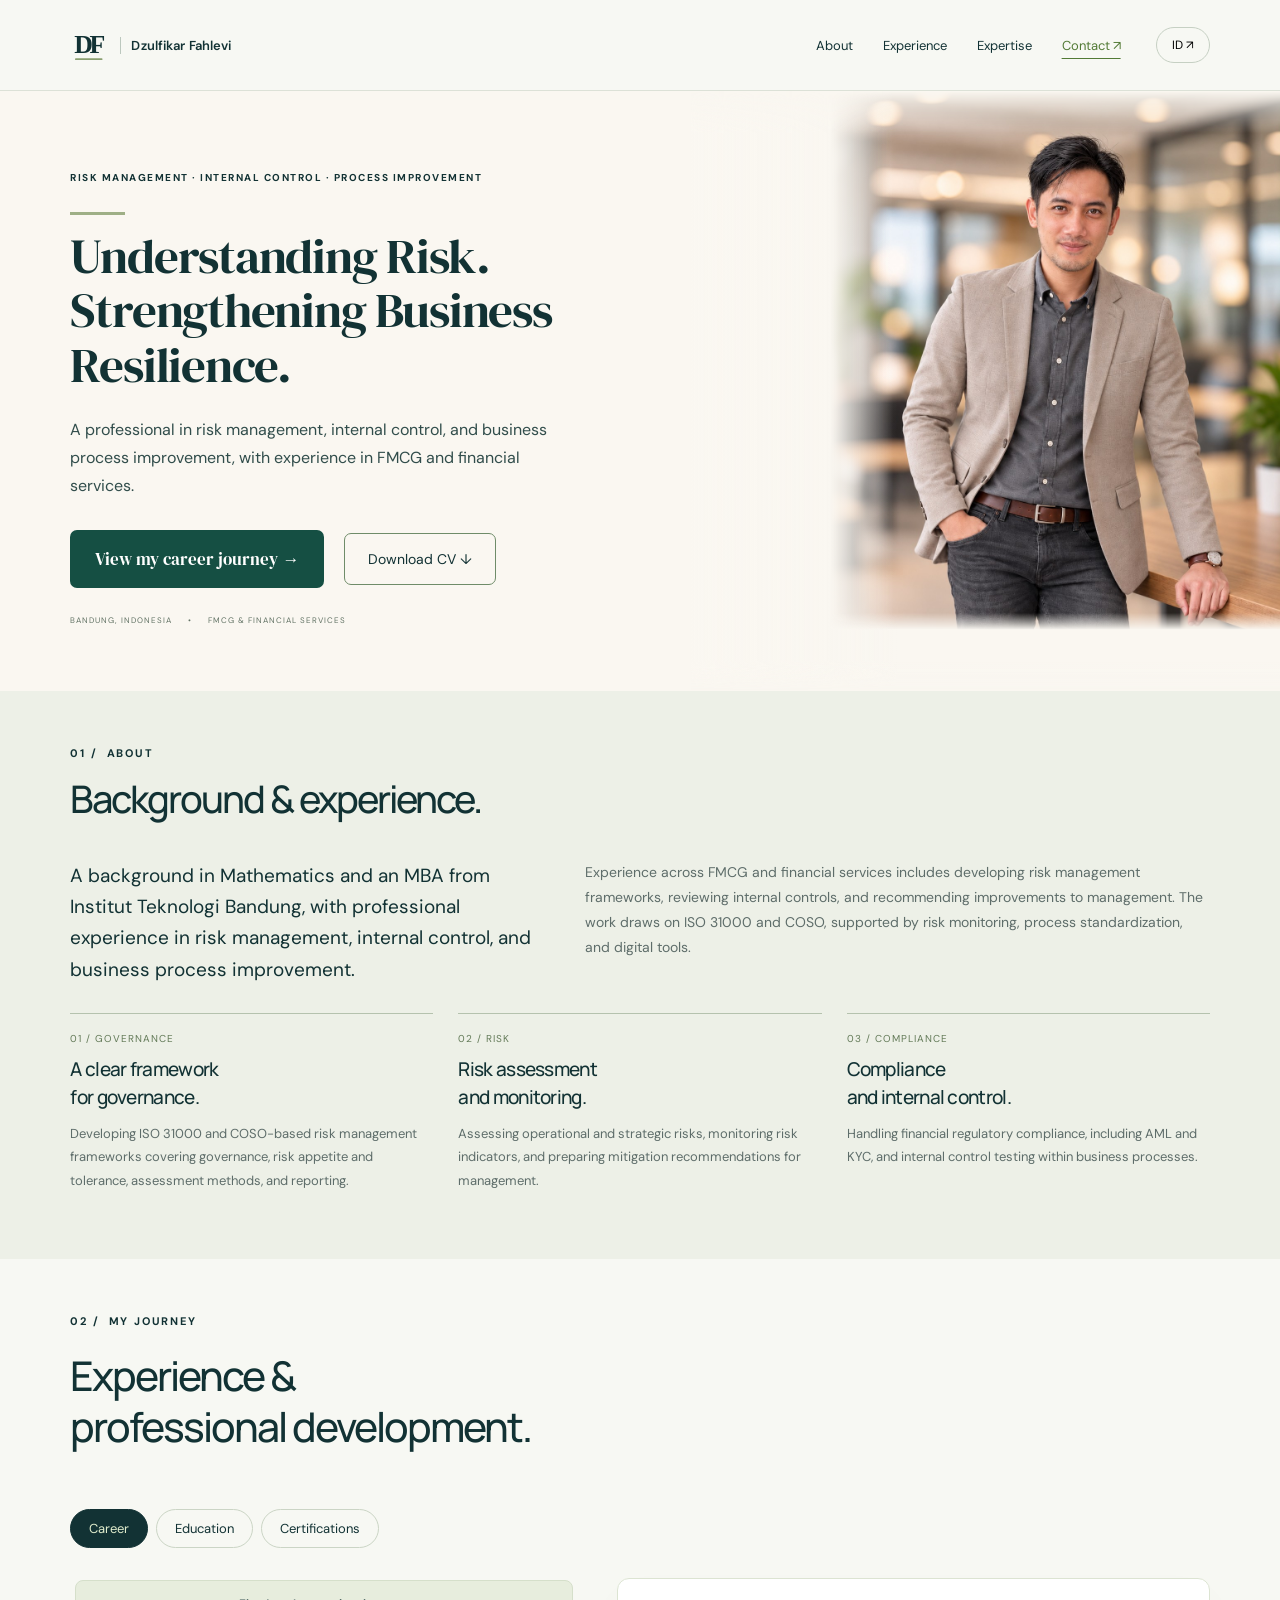
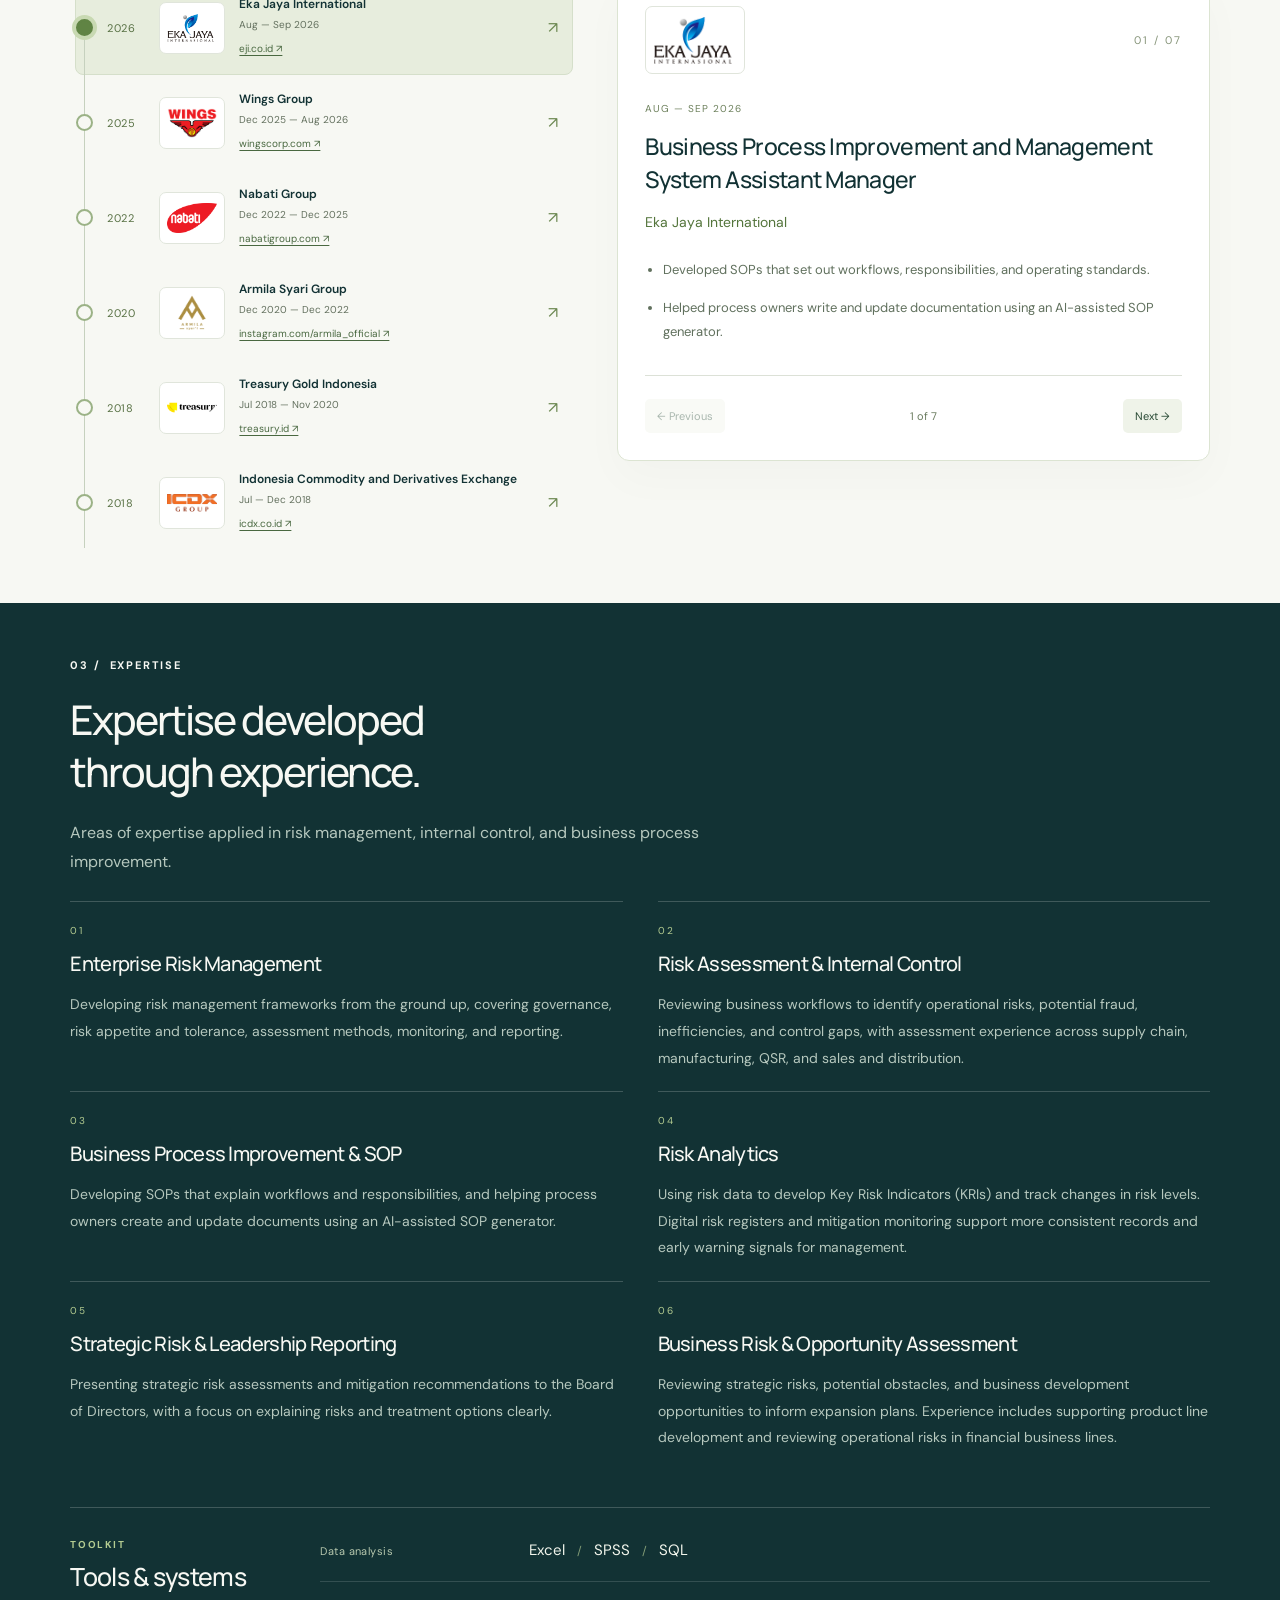
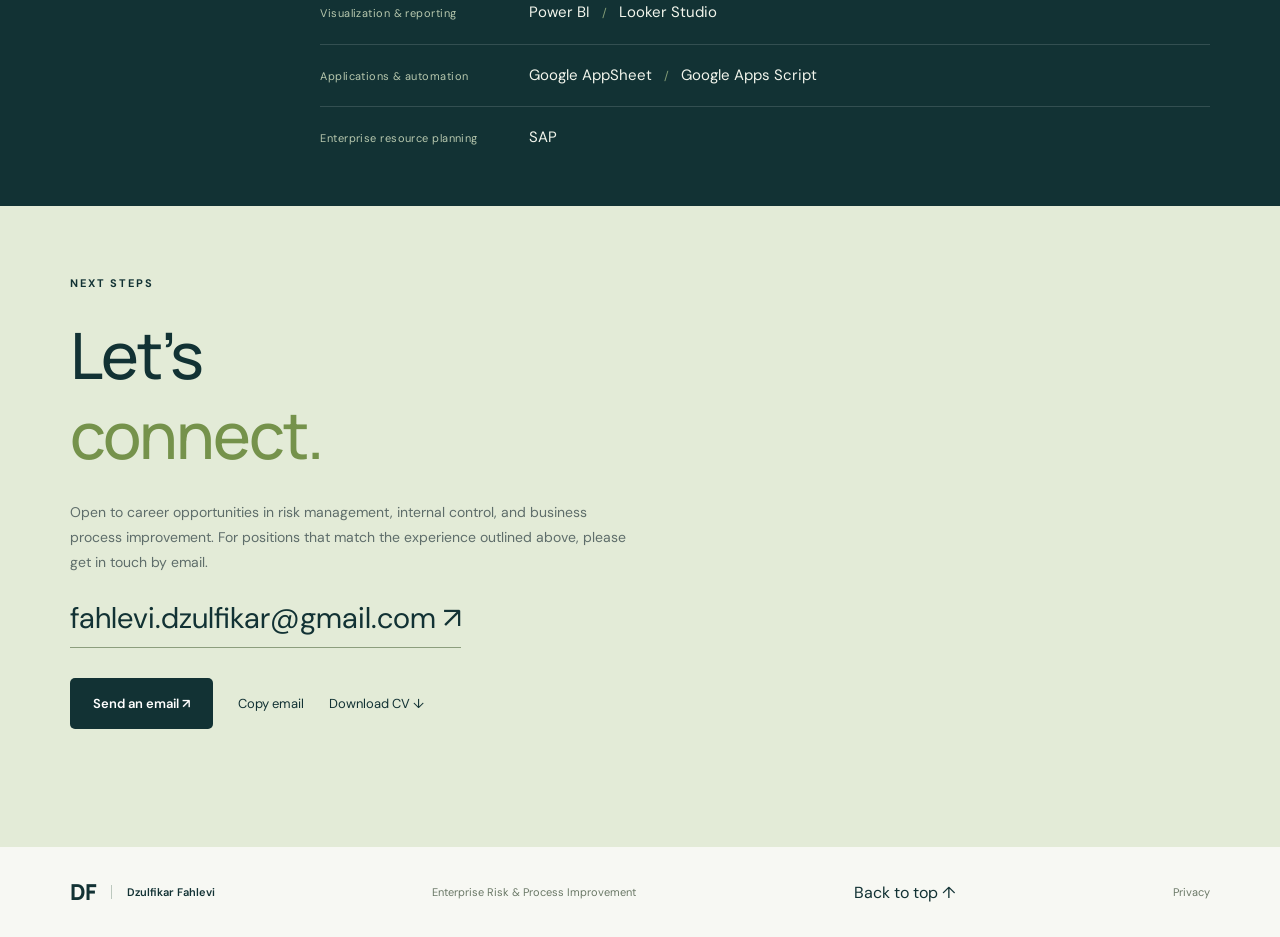
==== commit ddb151ad: "Clean unused assets and optimize portfolio photos for launch" ====
--- a/index.html
+++ b/index.html
@@ -1,7 +1,7 @@
 <!doctype html>
-<html lang="en"><head><meta charset="utf-8"><meta name="viewport" content="width=device-width,initial-scale=1"><meta name="description" content="Meet Dzulfikar Fahlevi: risk management, internal control, and business process improvement experience across FMCG and financial services."><meta property="og:title" content="Dzulfikar Fahlevi | Enterprise Risk & Process Improvement"><meta property="og:description" content="Meet Dzulfikar Fahlevi: risk management, internal control, and process improvement experience across FMCG and financial services."><meta property="og:type" content="website"><meta property="og:url" content="https://avicennafahlevi.github.io/"><link rel="canonical" href="https://avicennafahlevi.github.io/"><meta property="og:image" content="https://avicennafahlevi.github.io/assets/dzulfikar-fahlevi.png"><link rel="icon" type="image/svg+xml" href="assets/df-favicon.svg?v=20261113b"><meta name="theme-color" content="#102e30"><title>Dzulfikar Fahlevi — Risk & Process Improvement</title><link rel="stylesheet" href="style.css?v=cookieless-20261114"><link rel="stylesheet" href="journey.css?v=cookieless-20261114"><link rel="stylesheet" href="compact.css?v=cookieless-20261114"><link rel="stylesheet" href="hero-soft.css?v=cookieless-20261114"><link rel="preload" as="image" href="assets/logos/eji.png"><link rel="stylesheet" href="analytics.css?v=cookieless-20261114"></head>
+<html lang="en"><head><meta charset="utf-8"><meta name="viewport" content="width=device-width,initial-scale=1"><meta name="description" content="Meet Dzulfikar Fahlevi: risk management, internal control, and business process improvement experience across FMCG and financial services."><meta property="og:title" content="Dzulfikar Fahlevi | Enterprise Risk & Process Improvement"><meta property="og:description" content="Meet Dzulfikar Fahlevi: risk management, internal control, and process improvement experience across FMCG and financial services."><meta property="og:type" content="website"><meta property="og:url" content="https://avicennafahlevi.github.io/"><link rel="canonical" href="https://avicennafahlevi.github.io/"><meta property="og:image" content="https://avicennafahlevi.github.io/assets/dzulfikar-fahlevi.jpg"><meta property="og:image:width" content="1086"><meta property="og:image:height" content="1448"><meta property="og:image:alt" content="Dzulfikar Fahlevi"><meta name="twitter:card" content="summary_large_image"><link rel="preconnect" href="https://fonts.googleapis.com"><link rel="preconnect" href="https://fonts.gstatic.com" crossorigin><link rel="icon" type="image/svg+xml" href="assets/df-favicon.svg?v=20261113b"><meta name="theme-color" content="#102e30"><title>Dzulfikar Fahlevi — Risk & Process Improvement</title><link rel="stylesheet" href="style.css?v=cookieless-20261114"><link rel="stylesheet" href="journey.css?v=cookieless-20261114"><link rel="stylesheet" href="compact.css?v=cookieless-20261114"><link rel="stylesheet" href="hero-soft.css?v=cookieless-20261114"><link rel="preload" as="image" href="assets/logos/eji.png"><link rel="stylesheet" href="analytics.css?v=cookieless-20261114"></head>
 <body><a class="skip" href="#main">Skip to content</a><header><a class="brand" href="#" aria-label="Dzulfikar Fahlevi — home"><span class="brand-monogram" aria-hidden="true"><img src="assets/df-monogram.svg" alt="" width="40" height="40"></span><span class="brand-name">Dzulfikar Fahlevi</span></a><nav aria-label="Main navigation"><a href="#about" data-id="Profil" data-en="About">About</a><a href="#experience" data-id="Pengalaman" data-en="Experience">Experience</a><a href="#expertise" data-id="Keahlian" data-en="Expertise">Expertise</a><a href="#contact" data-id="Kontak ↗" data-en="Contact ↗">Contact ↗</a></nav><button id="language" aria-label="Ganti ke Bahasa Indonesia">ID ↗</button></header>
-<main id="main"><section class="hero hero-soft"><div class="hero-copy"><div class="eyebrow">RISK MANAGEMENT · INTERNAL CONTROL · PROCESS IMPROVEMENT</div><h1 data-id="<span>Memahami Risiko.</span><span>Memperkuat Ketahanan Bisnis.</span>" data-en="<span>Understanding Risk.</span><span>Strengthening Business Resilience.</span>"><span>Understanding Risk.</span><span>Strengthening Business Resilience.</span></h1><p class="intro" data-id="Profesional di bidang manajemen risiko, kontrol internal, dan perbaikan proses bisnis, dengan pengalaman di industri FMCG dan jasa keuangan." data-en="A professional in risk management, internal control, and business process improvement, with experience in FMCG and financial services.">A professional in risk management, internal control, and business process improvement, with experience in FMCG and financial services.</p><div class="actions"><a class="button primary" href="#experience" data-id="Lihat perjalanan saya →" data-en="View my career journey →">View my career journey →</a><a class="download" href="Dzulfikar-Fahlevi-CV.pdf" download="Dzulfikar-Fahlevi-CV.pdf" data-id="Unduh CV ↓" data-en="Download CV ↓">Download CV ↓</a></div><div class="location">BANDUNG, INDONESIA <span>•</span> FMCG & FINANCIAL SERVICES</div></div><div class="hero-visual"><img class="hero-office" src="assets/levi-office-v2.png" alt="Dzulfikar Fahlevi in an office" width="1086" height="1448" fetchpriority="high"></div></section>
+<main id="main"><section class="hero hero-soft"><div class="hero-copy"><div class="eyebrow">RISK MANAGEMENT · INTERNAL CONTROL · PROCESS IMPROVEMENT</div><h1 data-id="<span>Memahami Risiko.</span><span>Memperkuat Ketahanan Bisnis.</span>" data-en="<span>Understanding Risk.</span><span>Strengthening Business Resilience.</span>"><span>Understanding Risk.</span><span>Strengthening Business Resilience.</span></h1><p class="intro" data-id="Profesional di bidang manajemen risiko, kontrol internal, dan perbaikan proses bisnis, dengan pengalaman di industri FMCG dan jasa keuangan." data-en="A professional in risk management, internal control, and business process improvement, with experience in FMCG and financial services.">A professional in risk management, internal control, and business process improvement, with experience in FMCG and financial services.</p><div class="actions"><a class="button primary" href="#experience" data-id="Lihat perjalanan saya →" data-en="View my career journey →">View my career journey →</a><a class="download" href="Dzulfikar-Fahlevi-CV.pdf" download="Dzulfikar-Fahlevi-CV.pdf" data-id="Unduh CV ↓" data-en="Download CV ↓">Download CV ↓</a></div><div class="location">BANDUNG, INDONESIA <span>•</span> FMCG & FINANCIAL SERVICES</div></div><div class="hero-visual"><img class="hero-office" src="assets/levi-office-v2.jpg" alt="Dzulfikar Fahlevi in an office" width="1086" height="1448" fetchpriority="high"></div></section>
 
 <section id="about" class="section profile-compact"><div class="section-heading"><div><div class="eyebrow">01 / <span data-id="PROFIL" data-en="ABOUT">ABOUT</span></div><h2 data-id="Latar belakang & pengalaman." data-en="Background & experience.">Background & experience.</h2></div></div><div class="profile-summary"><p class="large" data-id="Latar belakang pendidikan Matematika dan MBA dari Institut Teknologi Bandung, dengan pengalaman profesional di bidang manajemen risiko, pengendalian internal, dan perbaikan proses bisnis." data-en="A background in Mathematics and an MBA from Institut Teknologi Bandung, with professional experience in risk management, internal control, and business process improvement.">A background in Mathematics and an MBA from Institut Teknologi Bandung, with professional experience in risk management, internal control, and business process improvement.</p><p data-id="Pengalaman di industri FMCG dan jasa keuangan mencakup pengembangan kerangka manajemen risiko, evaluasi pengendalian internal, serta rekomendasi perbaikan kepada manajemen. Pendekatan kerja mengacu pada ISO 31000 dan COSO, didukung pemantauan risiko, standardisasi proses, dan pemanfaatan sistem digital." data-en="Experience across FMCG and financial services includes developing risk management frameworks, reviewing internal controls, and recommending improvements to management. The work draws on ISO 31000 and COSO, supported by risk monitoring, process standardization, and digital tools.">Experience across FMCG and financial services includes developing risk management frameworks, reviewing internal controls, and recommending improvements to management. The work draws on ISO 31000 and COSO, supported by risk monitoring, process standardization, and digital tools.</p></div><div class="contributions"><article><span class="number">01 / GOVERNANCE</span><h3 data-id="Kerangka tata kelola<br>yang jelas." data-en="A clear framework<br>for governance.">A clear framework<br>for governance.</h3><p data-id="Menyusun kerangka pengelolaan risiko berbasis ISO 31000 dan COSO, mencakup tata kelola, risk appetite dan tolerance, metode asesmen, serta mekanisme pelaporan." data-en="Developing ISO 31000 and COSO-based risk management frameworks covering governance, risk appetite and tolerance, assessment methods, and reporting.">Developing ISO 31000 and COSO-based risk management frameworks covering governance, risk appetite and tolerance, assessment methods, and reporting.</p></article><article><span class="number">02 / RISK</span><h3 data-id="Asesmen dan<br>pemantauan risiko." data-en="Risk assessment<br>and monitoring.">Risk assessment<br>and monitoring.</h3><p data-id="Melakukan asesmen risiko operasional dan strategis, memantau indikator risiko, serta menyusun rekomendasi mitigasi untuk manajemen." data-en="Assessing operational and strategic risks, monitoring risk indicators, and preparing mitigation recommendations for management.">Assessing operational and strategic risks, monitoring risk indicators, and preparing mitigation recommendations for management.</p></article><article><span class="number">03 / COMPLIANCE</span><h3 data-id="Kepatuhan dan<br>pengendalian internal." data-en="Compliance<br>and internal control.">Compliance<br>and internal control.</h3><p data-id="Menangani kepatuhan terhadap regulasi keuangan, termasuk AML dan KYC, serta pengujian pengendalian internal (internal control testing) dalam proses bisnis." data-en="Handling financial regulatory compliance, including AML and KYC, and internal control testing within business processes.">Handling financial regulatory compliance, including AML and KYC, and internal control testing within business processes.</p></article></div></section>
 
